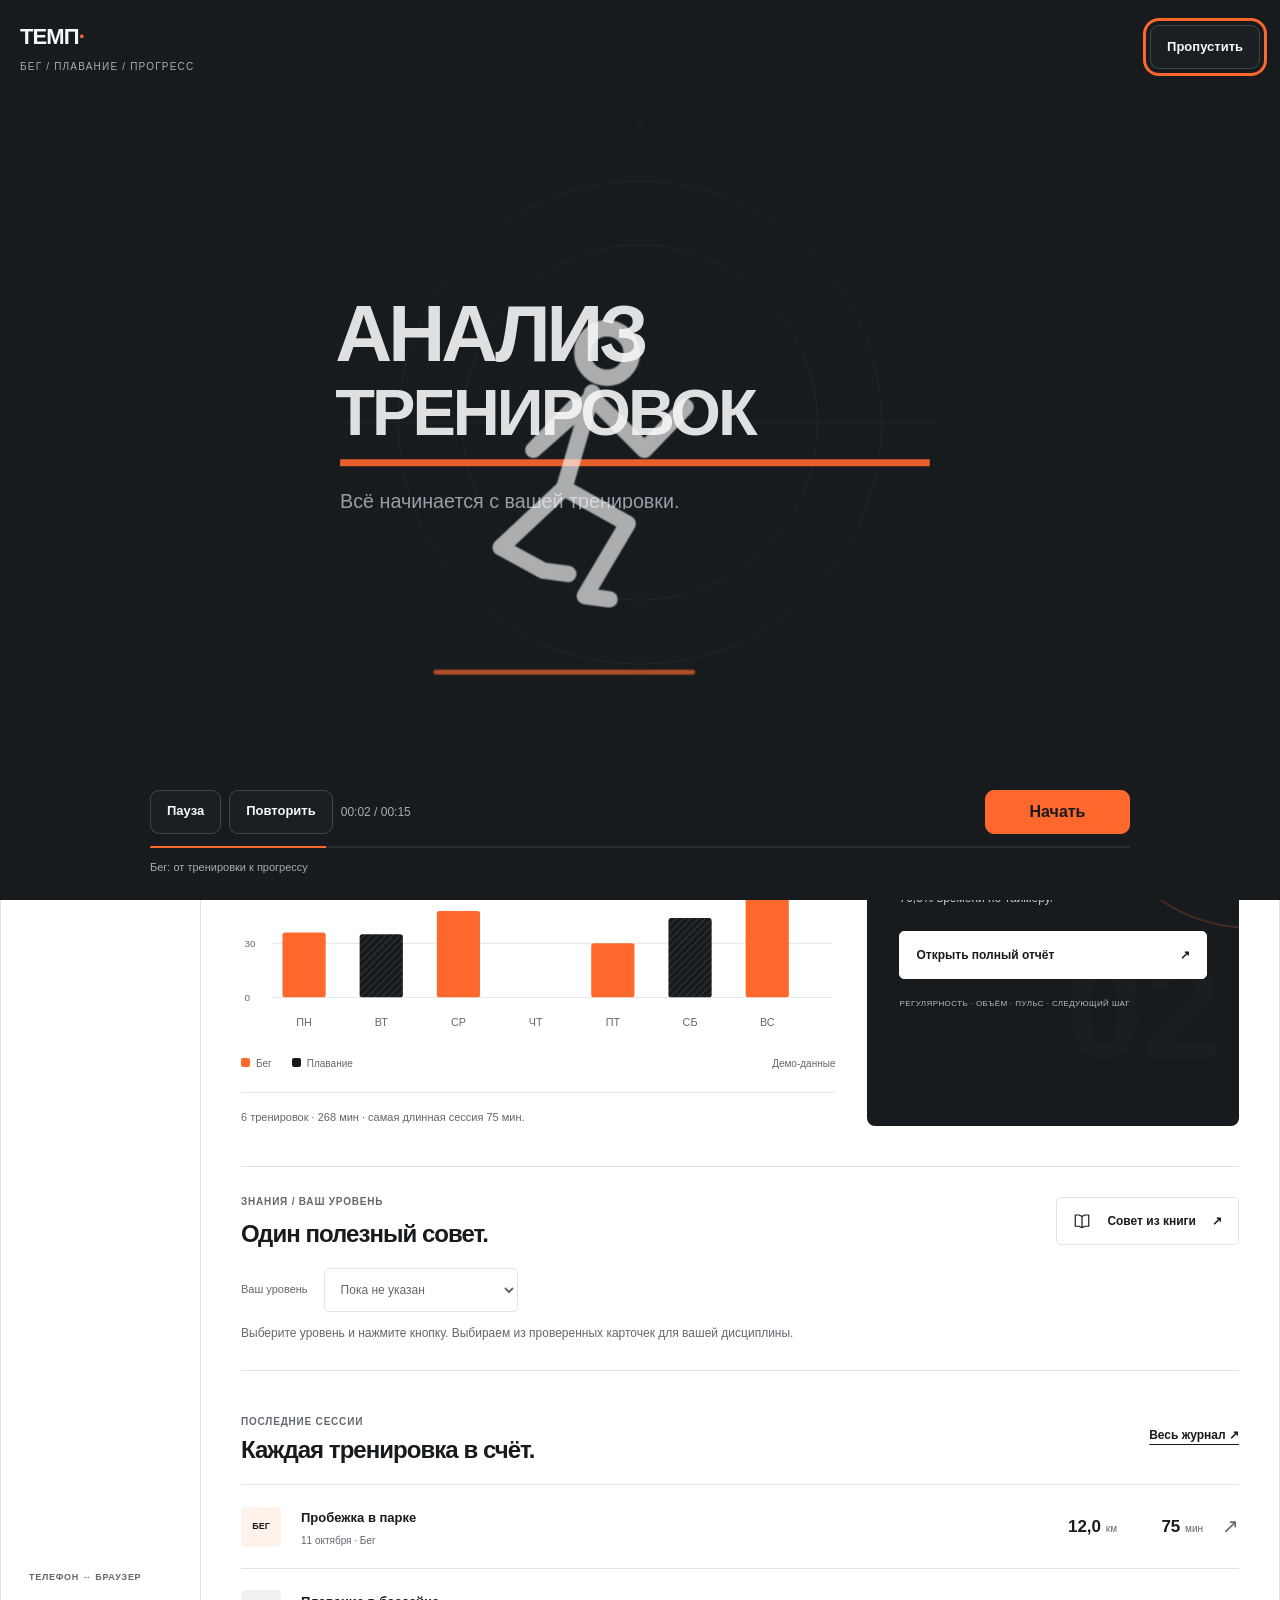
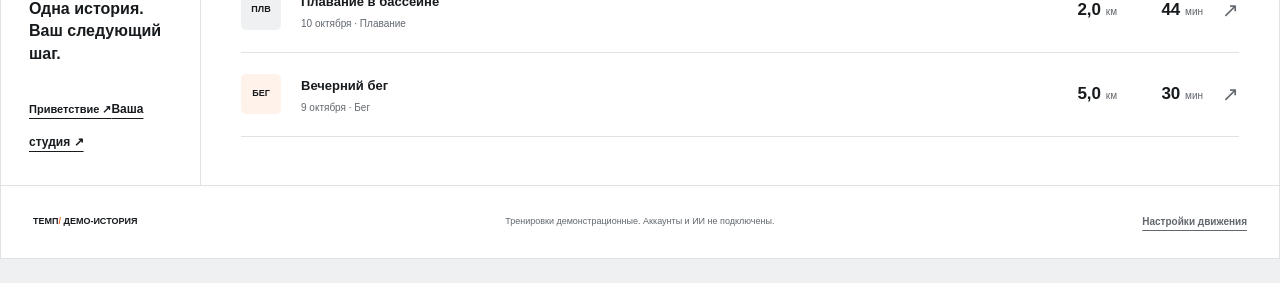
==== index.html @ ca5caf6f "Keep studio accessible on mobile" ====
<!doctype html>
<html lang="ru">
<head><meta charset="utf-8"><meta name="viewport" content="width=device-width,initial-scale=1,viewport-fit=cover"><meta name="theme-color" content="#171b1e"><title>ТЕМП — кабинет спортсмена</title><link rel="stylesheet" href="ui/app.css?v=2ba4e5cd6f55"><link rel="stylesheet" href="ui/welcome-motion.css?v=0fadc5ecd046"><link rel="stylesheet" href="ui/public.css?v=3dda8a8dc621"><script src="ui/deployment.js?v=aac4edab0434"></script></head>
<body>
<a class="skip-link" href="#main">Перейти к содержимому</a>
<div class="reviewbar"><span><b>ТЕМП</b> / Предпросмотр</span><div class="device-controls" aria-label="Предпросмотр компоновки"><button id="mode-desktop" aria-pressed="true">Авто</button><button id="mode-phone" aria-pressed="false">Телефон</button></div><a href="studio.html">Студия ↗</a></div>
<div class="app" id="app-frame">
<header class="app-header"><a class="brand" href="#overview" aria-label="ТЕМП, обзор">ТЕМП<i>/</i></a><span class="header-caption">ВАШ ТЕМП. ВАШ ПРОГРЕСС.</span><div class="header-actions"><span class="demo-pill">○ Демо-история</span><button class="profile-button" id="profile-open" aria-label="Профиль и настройки"><span class="avatar">Д</span><span class="profile-label">Мой кабинет</span><span aria-hidden="true">⌄</span></button></div></header>
<div class="app-layout"><nav class="sidebar" aria-label="Основная навигация"><div class="nav-caption">КАБИНЕТ СПОРТСМЕНА</div><button data-screen="overview" aria-current="page"><span data-icon="overview"></span>Обзор<small>01</small></button><button data-screen="journal" ><span data-icon="journal"></span>Журнал<small>02</small></button><button data-screen="consultation" ><span data-icon="message"></span>Отчёт<small>03</small></button><button data-screen="library" ><span data-icon="book"></span>Книги<small>04</small></button><button data-screen="sources" ><span data-icon="link"></span>Источники<small>05</small></button><div class="sidebar-bottom"><span class="mono">ТЕЛЕФОН ↔ БРАУЗЕР</span><p>Одна история.<br>Ваш следующий шаг.</p><button class="text-button" id="welcome-replay">Приветствие ↗</button><a class="text-button" href="studio.html">Ваша студия ↗</a></div></nav>
<main class="content" id="main" tabindex="-1">
<div class="page-heading"><div><div class="eyebrow" id="page-eyebrow">Ваша неделя / 01</div><h1 id="page-title" tabindex="-1">Неделя<br>в движении<span class="accent">.</span></h1><p class="page-subtitle" id="page-subtitle">Посмотрите на ритм тренировок. Найдите следующий шаг.</p></div><div class="heading-right"><div class="period-stamp"><span id="stamp-month">ОКТЯБРЬ 2026</span><strong id="stamp-days">05—11</strong></div><button class="button primary" id="consult-open">Разобрать неделю<span aria-hidden="true">↗</span></button></div></div>
<div class="filter-bar" id="data-controls"><div class="sport-selector"><div class="sport-tabs" aria-label="Дисциплина"><button data-sport="all" aria-pressed="true">Все</button><button data-sport="run" aria-pressed="false">Бег</button><button data-sport="swim" aria-pressed="false">Плавание</button><button data-sport="cycle" aria-pressed="false">Велосипед</button><button data-sport="walk" aria-pressed="false">Походы</button><span class="sport-underline" id="sport-underline" aria-hidden="true"></span></div><button class="athlete-tile" id="athlete-tile" aria-label="Повторить анимацию: все дисциплины"><span id="athlete-art" aria-hidden="true"></span></button></div><div class="period-select"><label for="week-select">Период</label><select id="week-select"><option value="current">5–11 октября</option><option value="previous">28 сентября — 4 октября</option></select></div></div>
<div id="screen-status" class="sr-only" role="status"></div>
<div class="state-panel" id="state-empty" hidden><span class="state-symbol" data-icon="journal"></span><span class="eyebrow">Чистый старт</span><h2>У каждой истории<br>есть первая тренировка.</h2><p>Выберите источник — здесь появится ваша история.</p><button class="button primary" data-go="sources">Посмотреть источники<span aria-hidden="true">↗</span></button></div>
<div class="state-panel error-panel" id="state-error" role="alert" hidden><span class="state-symbol" data-icon="alert"></span><h2>Попробуем ещё раз.</h2><p>Обновление не удалось. Демо-история сохранена.</p><button class="button primary" id="state-retry">Повторить<span aria-hidden="true">↗</span></button></div>
<div class="loading-panel" id="state-loading" role="status" aria-busy="true" aria-label="Загрузка истории" hidden><p>Обновляем историю…</p><div class="skeleton-grid"><i></i><i></i><i></i><i></i></div><div class="skeleton-chart"></div></div>
<section class="screen" id="overview-screen" aria-label="Обзор тренировок"><div class="metrics" id="metric-grid"></div><div class="overview-grid"><section class="chart-panel"><div class="section-heading"><div><span class="eyebrow">Длительность по таймеру</span><h2>Время тренировок по дням</h2></div><span class="unit-label">МИНУТЫ / ДЕНЬ</span></div><svg id="week-chart" viewBox="0 0 660 280" role="img" aria-label="Длительность тренировок по дням"></svg><div class="chart-legend"><span><i class="legend-run"></i>Бег</span><span><i class="legend-swim"></i>Плавание</span><span class="legend-note">Демо-данные</span></div><p class="chart-summary" id="chart-summary"></p></section><aside class="insight" id="insight-panel"><div class="track-pattern" aria-hidden="true"></div><span class="insight-number" aria-hidden="true">02</span><div class="insight-content"><span class="eyebrow">Книжные основания</span><h2>За цифрами —<br>понятный смысл.</h2><p>История тренировок, знания из книг и вопросы, которые помогают двигаться дальше.</p><button class="button light" data-go="consultation">Открыть полный отчёт<span aria-hidden="true">↗</span></button><span class="insight-foot">ФИЗИОЛОГИЯ + ТЕОРИЯ ТРЕНИРОВКИ</span></div></aside></div><section class="knowledge-panel" aria-label="Полезное знание из книги"><div class="knowledge-heading"><div><span class="eyebrow">Знания / ваш уровень</span><h2>Один полезный совет.</h2></div><button class="button secondary" id="tip-next"><span data-icon="book"></span>Совет из книги<span aria-hidden="true">↗</span></button></div><div class="knowledge-level"><label for="athlete-level">Ваш уровень</label><select id="athlete-level"><option value="unknown">Пока не указан</option><option value="beginner">Начинающий</option><option value="recreational">Тренируюсь регулярно</option><option value="experienced">Опытный спортсмен</option></select></div><p class="knowledge-hint" id="tip-hint">Выберите уровень и нажмите кнопку. Выбираем из проверенных карточек для вашей дисциплины.</p><article id="tip-card" hidden><span class="tip-label" id="tip-label"></span><h3 id="tip-title"></h3><p id="tip-text"></p><p class="tip-context" id="tip-context"></p><p id="tip-application"></p><div class="tip-source"><span id="tip-source"></span><a id="tip-link" href="about.html#books">Об источнике ↗</a></div><p class="footnote">Образовательное знание из подготовленных текстов. OCR требует сверки; персональную нагрузку не назначаем.</p></article></section><section class="recent-section"><div class="section-heading"><div><span class="eyebrow">Последние сессии</span><h2>Каждая тренировка в счёт.</h2></div><button class="text-button" data-go="journal">Весь журнал ↗</button></div><div class="activity-list" id="recent-list"></div></section></section>
<section class="screen" id="journal-screen" aria-label="Журнал тренировок" hidden><div class="section-heading"><h2>В выбранном периоде</h2><span class="unit-label" id="journal-count"></span></div><div class="journal-header" aria-hidden="true"><span>ТРЕНИРОВКА</span><span>ДИСТАНЦИЯ</span><span>ВРЕМЯ</span><span></span></div><div class="activity-list" id="journal-list"></div><p class="footnote">Откройте тренировку, чтобы посмотреть показатели и источник.</p></section>
<section class="screen" id="consultation-screen" aria-label="Разбор тренировок" hidden><div class="report-layout"><article class="report"><div class="report-intro"><span class="report-badge">Расчётный отчёт</span><h2>Полный разбор<br>ваших тренировок.</h2><p id="report-observation"></p><p id="report-fact" hidden></p></div><div id="training-report" aria-live="polite"></div>
<section class="report-section" id="report-evidence"><span class="report-index">ИСТОЧНИКИ / В КОНЦЕ ОТЧЁТА</span><h3>На какие знания мы опираемся</h3><p>Показатели выше рассчитаны из вашего журнала. Для объяснения принципов подготовки использованы две книги:</p><div class="report-book"><h4>Уилмор и Костилл — «Физиология спорта и двигательной активности»</h4><p>Как организм отвечает на физическую работу и адаптируется к ней. Принцип специфичности помогает рассматривать бег и плавание раздельно: прогресс в одном виде не доказывает такую же готовность в другом.</p><button class="text-button" data-book="physiology">Подробнее · PDF-с. 198 ↗</button></div><div class="report-book"><h4>Владимир Иссурин — «Подготовка спортсменов XXI века: научные основы и построение тренировки»</h4><p>Как организовать подготовку и оценивать тренировочные эффекты. Объём отличается от интенсивности, а эффект занятия — от эффекта периода. Поэтому отчёт сопоставляет историю, а пульсовые зоны не выводит из среднего пульса.</p><button class="text-button" data-book="issurin">Подробнее · PDF-с. 15 и 33 ↗</button></div><p class="footnote">Использованы подготовленные OCR-фрагменты: book-01:473, book-02:24 и book-02:73. Это общие принципы, не доказательство эффективности персонального плана. Оригинальный PDF отсутствует в пакете, распознавание требует сверки.</p><button class="button secondary" data-go="library">Поиск в книгах ↗</button></section></article><aside class="question-panel"><span class="eyebrow">Продолжить разговор</span><h2>Ваш следующий<br>вопрос.</h2><form id="question-form" novalidate><label for="question">Что хотите разобрать?</label><textarea id="question" rows="5" maxlength="600" aria-describedby="question-help question-error" placeholder="Например: как сравнивать беговые и плавательные тренировки?"></textarea><div class="input-meta"><span id="question-help">От 10 до 600 символов</span><span id="question-count">0 / 600</span></div><p class="field-error" id="question-error" role="alert" hidden></p><button class="button primary" id="question-submit" type="submit"><span data-icon="arrow"></span><span id="submit-label">Сохранить вопрос</span></button><p class="form-note">Вопрос сохранится в этом браузере. Отправка консультанту пока не подключена.</p><div class="form-result" id="question-result" role="status" hidden></div></form><section class="saved-questions" id="saved-questions" hidden><h3>Последний сохранённый вопрос</h3><p id="saved-question-text"></p><small id="saved-question-date"></small></section></aside></div></section>
<section class="screen" id="library-screen" aria-label="Книги и основания" hidden><p class="section-lead">Два источника знаний о физиологии, нагрузке и построении спортивной тренировки.</p><section class="book-search-panel"><h2>Найти объяснение в книгах</h2><form id="library-search" data-book-search data-result="library-results"><label for="library-question">Ваш вопрос</label><textarea id="library-question" name="question" minlength="3" maxlength="300" rows="2" required placeholder="Например: чем объём отличается от интенсивности?">Объём и интенсивность тренировок</textarea><div class="book-search-actions"><label>Источник<select name="book"><option value="">Обе книги</option><option value="book-01">Уилмор / Костилл</option><option value="book-02">Иссурин</option></select></label><button class="button primary" type="submit">Найти в книгах ↗</button></div></form><div id="library-results" aria-live="polite"><p class="footnote">Поиск по двум вашим книгам. Найденные фрагменты показываются со страницами; платная ИИ-модель не используется.</p></div></section><div class="book-list"><article class="book-row"><div class="book-cover physiology" aria-hidden="true"><small>01 / ОСНОВАНИЯ</small><strong>SPORT<br>&<br>EXERCISE</strong><small>Уилмор / Костилл</small></div><div><span class="eyebrow">Физиология</span><h2>Физиология спорта<br>и двигательной активности</h2><p>Уилмор / Костилл</p><div class="book-meta"><span>22 главы</span><span>1 141 фрагментов</span></div><p class="muted">Физиология, адаптация и специфичность нагрузки.</p><button class="button secondary" data-book="physiology">Об источнике<span aria-hidden="true">↗</span></button></div></article><article class="book-row"><div class="book-cover issurin" aria-hidden="true"><small>02 / ОСНОВАНИЯ</small><strong>TRAIN<br>WITH<br>INTENT</strong><small>Владимир Иссурин · 2016</small></div><div><span class="eyebrow">Организация подготовки</span><h2>Подготовка спортсменов<br>XXI века</h2><p>Владимир Иссурин · 2016</p><div class="book-meta"><span>17 глав</span><span>1 347 фрагментов</span></div><p class="muted">Тренировочные эффекты, структура и планирование подготовки.</p><button class="button secondary" data-book="issurin">Об источнике<span aria-hidden="true">↗</span></button></div></article></div><p class="footnote">Типографические карточки источников — не обложки оригинальных изданий. Материалы подготовлены; OCR и ссылки требуют сверки для консультации.</p></section>
<section class="screen" id="sources-screen" aria-label="Источники тренировок" hidden><div class="source-intro"><span class="source-count">00<small>/03</small></span><div><h2>История начинается<br>с подключения.</h2><p>Выберите источник. Профиль будет общим для телефона и браузера.</p></div></div><div class="sources-list"><article class="source-row"><span class="source-mark">G/</span><div><h3>Garmin</h3><p>Бег, плавание и велосипед из original-файла Garmin. <a href="https://t.me/tempo_athlete_bot" target="_blank" rel="noopener noreferrer">Открыть бот для импорта ↗</a></p><span class="source-status">○ Ручной импорт FIT в личном Telegram-пилоте</span></div><button class="button secondary" data-source="garmin">Как импортировать<span aria-hidden="true">↗</span></button></article><article class="source-row"><span class="source-mark"><span data-icon="watch"></span></span><div><h3>Apple Watch</h3><p>Тренировки Apple Health через приложение на iPhone.</p><span class="source-status">○ Нужно приложение на iPhone</span></div><button class="button secondary" data-source="apple">Посмотреть путь<span aria-hidden="true">↗</span></button></article><article class="source-row"><span class="source-mark">S/</span><div><h3>Strava</h3><p>История активности и спортивный профиль.</p><span class="source-status">○ AI-подключение пока недоступно</span></div><button class="button secondary" data-source="strava">Условия доступа<span aria-hidden="true">↗</span></button></article></div><p class="footnote">Ручной импорт Garmin работает в личном боте. Аккаунты не синхронизируются; графики кабинета пока демонстрационные.</p><button class="text-button" id="pair-open">Открыть тот же профиль на компьютере ↗</button></section>
</main></div><nav class="bottom-nav" aria-label="Навигация на телефоне"><button data-screen="overview" aria-current="page"><span data-icon="overview"></span>Обзор</button><button data-screen="journal" ><span data-icon="journal"></span>Журнал</button><button data-screen="consultation" ><span data-icon="message"></span>Разбор</button><button data-screen="library" ><span data-icon="book"></span>Книги</button><button data-screen="sources" ><span data-icon="link"></span>Источники</button></nav><footer class="app-footer"><span>ТЕМП<span class="accent">/</span> ДЕМО-ИСТОРИЯ</span><p>Тренировки демонстрационные. Аккаунты и ИИ не подключены.</p><button class="text-button" id="motion-open">Настройки движения</button></footer></div>
<details class="review-controls"><summary>Проверить состояния интерфейса <span>+</span></summary><div class="review-control-grid"><label>История<select id="state-select"><option value="ready">Есть тренировки</option><option value="empty">Пустая история</option><option value="loading">Загрузка</option><option value="error">Ошибка обновления</option></select></label><label>Следующее сохранение вопроса<select id="form-outcome"><option value="success">Успех</option><option value="error">Ошибка, затем можно повторить</option></select></label></div><p>Локальные состояния для просмотра дизайна. Запросы к аккаунтам и моделям не выполняются.</p><a href="about.html#product">Дизайн-контракт</a> · <a href="about.html#product">Архитектура</a></details>
<div class="toast-stack" id="toast-stack" aria-label="Уведомления"></div>
<dialog class="detail-dialog" id="detail-dialog" aria-labelledby="dialog-title"><div class="dialog-heading"><div><span class="eyebrow" id="dialog-eyebrow">Подробнее</span><h2 id="dialog-title"></h2></div><button class="icon-button" id="dialog-close" aria-label="Закрыть"><span data-icon="close"></span></button></div><div id="dialog-content"></div></dialog>
<noscript><p class="noscript">Для фильтров и анимации включите JavaScript. <a href="about.html#product">Архитектура текстом.</a></p></noscript>
<script src="https://telegram.org/js/telegram-web-app.js"></script><script src="ui/data.js?v=4a685135f681"></script><script src="ui/icons.js?v=7a89caa02d4d"></script><script src="ui/motion.js?v=f30c9ba47d99"></script><script src="ui/report.js?v=f951a6d8eda5"></script><script src="ui/views.js?v=89e0e78bda5b"></script><script src="ui/forms.js?v=fc50325f8038"></script><script src="ui/welcome-motion.js?v=295e2a676d53"></script><script src="ui/tips.js?v=7f81f35e3a37"></script><script src="ui/app.js?v=16fc77d638aa"></script><script src="ui/csv-view.js?v=7d31510f65f1"></script><script src="ui/garmin-config.js?v=e6869a946853"></script><script src="ui/garmin.js?v=535a1414d234"></script><script src="ui/books.js?v=ed63981d87c4"></script>
</body></html>
---- ui/app.css ----
@charset "UTF-8";
:root{--ink:#171b1e;--muted:#62686e;--accent:#ff682d;--surface:#fff;--canvas:#eef0f1;--line:#dfe3e5;--soft:#fff2eb;--error:#a62e22;--success:#176446;--radius:8px;--ease:cubic-bezier(.2,.8,.2,1)}
*{box-sizing:border-box}html{scroll-behavior:auto}body{margin:0;background:var(--canvas);color:var(--ink);font:15px/1.55 "Segoe UI",Arial,sans-serif}button,input,select,textarea{font:inherit;color:inherit}button,a,select,summary{-webkit-tap-highlight-color:transparent}button{cursor:pointer}button:disabled{cursor:wait;opacity:.7}a{color:inherit}button:focus-visible,a:focus-visible,select:focus-visible,textarea:focus-visible,summary:focus-visible{outline:3px solid var(--accent);outline-offset:4px}h1,h2,h3,p{margin:0}h1,h2,h3{line-height:1.12;letter-spacing:-.04em}h1{font-size:clamp(40px,4.2vw,68px);font-weight:750}h2{font-size:28px;font-weight:700}h3{font-size:21px;line-height:1.3}p{margin-top:12px}svg{display:block;width:24px;height:24px}button>span[data-icon],.state-symbol{display:inline-block}.accent{color:var(--accent)}.muted{color:var(--muted)}[hidden]{display:none!important}.sr-only{position:absolute;width:1px;height:1px;overflow:hidden;clip-path:inset(50%);white-space:nowrap}.skip-link{position:fixed;left:16px;top:-60px;background:var(--ink);color:#fff;padding:12px;z-index:100}.skip-link:focus{top:8px}.eyebrow,.mono,.unit-label,.report-index,.nav-caption{font:600 10px/1.4 "Consolas","Segoe UI",sans-serif;letter-spacing:.08em}.eyebrow{display:block;color:var(--muted);text-transform:uppercase;margin-bottom:12px}.unit-label{color:var(--muted);white-space:nowrap}.reviewbar{display:flex;gap:24px;justify-content:space-between;align-items:center;padding:10px 24px;background:var(--ink);color:#fff;font-size:11px}.reviewbar b{color:var(--accent);letter-spacing:.06em}.reviewbar a{text-decoration:none;color:#d6dbdf}.device-controls{display:flex;gap:4px}.device-controls button{border:1px solid #62686e;border-radius:4px;background:transparent;color:#fff;min-height:32px;padding:4px 12px;font-size:11px}.device-controls [aria-pressed="true"]{background:#fff;color:var(--ink);border-color:#fff}.app{max-width:1600px;background:var(--surface);margin:24px auto;border:1px solid var(--line)}.app-header{display:flex;align-items:center;gap:32px;padding:20px 32px;border-bottom:1px solid var(--line)}.brand{font:850 30px/1 "Bahnschrift","Arial Black",sans-serif;letter-spacing:-1.7px;text-decoration:none}.brand i{font-style:normal;color:var(--accent);margin-left:2px}.header-caption{font-size:9px;font-weight:650;letter-spacing:.16em;color:var(--muted)}.header-actions{display:flex;align-items:center;gap:24px;margin-left:auto}.demo-pill{font-size:11px;color:var(--muted)}.profile-button{display:flex;gap:12px;align-items:center;border:0;background:none;padding:0;min-height:44px;font-size:12px;font-weight:600}.avatar{width:36px;height:36px;border:1px solid var(--line);border-radius:50%;display:grid;place-items:center;background:var(--canvas)}.app-layout{display:grid;grid-template-columns:200px minmax(0,1fr)}.sidebar{border-right:1px solid var(--line);display:flex;flex-direction:column;gap:8px;padding:32px 16px}.nav-caption{font-size:9px;color:var(--muted);padding:0 12px 20px}.sidebar>button{display:flex;align-items:center;gap:12px;border:0;background:none;border-radius:6px;min-height:48px;text-align:left;padding:12px;font-size:12px;font-weight:650}.sidebar>button svg{width:18px;height:18px}.sidebar>button small{margin-left:auto;color:var(--muted);font-size:9px}.sidebar [aria-current="page"]{background:var(--ink);color:#fff}.sidebar [aria-current="page"] small{color:#acb3b8}.sidebar-bottom{margin-top:auto;padding:80px 12px 0}.sidebar-bottom .mono{color:var(--muted);font-size:9px}.sidebar-bottom p{font-size:16px;line-height:1.4;font-weight:650}.sidebar-bottom button{margin-top:24px;font-size:11px}.content{min-width:0;padding:40px 40px 48px;outline:none}.page-heading{display:flex;align-items:center;justify-content:space-between;gap:24px;margin-bottom:36px}.page-heading>div:first-child{min-width:0}.page-subtitle{font-size:13px;color:var(--muted);max-width:44ch;margin-top:16px}.heading-right{text-align:right;flex-shrink:0}.period-stamp{margin-bottom:20px}.period-stamp>span{display:block;font:600 10px "Consolas",sans-serif;letter-spacing:.12em;color:var(--muted)}.period-stamp strong{display:block;font:500 44px/1.25 "Bahnschrift","Segoe UI",sans-serif;letter-spacing:-2px}.button{display:inline-flex;align-items:center;justify-content:center;gap:16px;min-height:48px;padding:12px 16px;border-radius:5px;font-size:12px;line-height:1.5;font-weight:650;border:1px solid var(--line);text-decoration:none;background:#fff}.button>span:last-child:not([data-icon]){margin-left:auto}.button svg{width:18px;height:18px}.primary{background:var(--accent);color:var(--ink);border-color:var(--accent)}.secondary{background:#fff}.light{background:#fff;color:var(--ink);border-color:#fff}.text-button{background:none;border:0;padding:8px 0;min-height:40px;text-align:left;font-size:12px;font-weight:650;text-decoration:underline;text-underline-offset:5px}.icon-button{display:grid;place-items:center;width:44px;height:44px;padding:10px;border:1px solid var(--line);border-radius:50%;background:#fff;flex-shrink:0}.filter-bar{display:flex;justify-content:space-between;align-items:center;gap:20px;margin-bottom:24px;padding:16px 0;border-top:1px solid var(--line);border-bottom:1px solid var(--line)}.sport-selector{display:flex;align-items:center;gap:24px}.sport-tabs{position:relative;display:flex;gap:28px;padding-bottom:4px}.sport-tabs button{min-height:44px;border:0;background:none;padding:8px 0;font-size:13px;font-weight:650;color:var(--muted)}.sport-tabs [aria-pressed="true"]{color:var(--ink)}.sport-underline{position:absolute;bottom:0;height:3px;background:var(--accent);width:24px;left:0}.athlete-tile{border:0;background:var(--accent);color:#fff;display:grid;place-items:center;width:68px;height:48px;flex-shrink:0;border-radius:4px;overflow:hidden}.athlete-tile svg{width:64px;height:44px}.period-select{display:flex;align-items:center;gap:12px;font-size:11px}.period-select label{color:var(--muted)}select{border:1px solid var(--line);border-radius:5px;background:#fff;padding:10px 32px 10px 12px;min-height:44px;font-size:12px;max-width:100%}.metrics{display:grid;grid-template-columns:repeat(4,minmax(0,1fr));border-bottom:1px solid var(--line);padding:16px 0 32px;margin-bottom:32px}.metric{border-right:1px solid var(--line);padding:0 24px;min-width:0}.metric:first-child{padding-left:0}.metric:last-child{border:0;padding-right:0}.metric-label{font-size:11px;color:var(--muted);margin-bottom:12px}.metric-value{font:550 clamp(32px,3.4vw,52px)/1.15 "Bahnschrift","Segoe UI",sans-serif;letter-spacing:-1.5px;font-variant-numeric:tabular-nums;white-space:nowrap}.metric-value small{font:400 11px "Segoe UI",sans-serif;color:var(--muted);letter-spacing:0}.metric-note{font-size:10px;color:var(--muted);margin-top:12px}.overview-grid{display:grid;grid-template-columns:minmax(0,1.6fr) minmax(260px,1fr);gap:32px}.section-heading{display:flex;justify-content:space-between;align-items:start;gap:16px;margin-bottom:20px}.section-heading h2{font-size:24px}.section-heading .eyebrow{margin-bottom:8px}.section-heading .text-button{flex-shrink:0}.chart-panel{min-width:0;padding-top:8px}#week-chart{width:100%;height:auto;overflow:visible}.chart-legend{display:flex;gap:20px;font-size:10px;color:var(--muted);margin-top:12px}.chart-legend i{display:inline-block;width:9px;height:9px;margin-right:6px;border-radius:2px}.legend-run{background:var(--accent)}.legend-swim{background:var(--ink)}.legend-note{margin-left:auto}.chart-summary{font-size:11px;color:var(--muted);border-top:1px solid var(--line);padding-top:16px;margin-top:20px}.insight{position:relative;isolation:isolate;background:var(--ink);color:#fff;padding:32px;overflow:hidden;min-height:340px;border-radius:var(--radius)}.insight-content{position:relative;z-index:1}.insight .eyebrow{color:#c8cdd1}.insight h2{font-size:32px;line-height:1.2}.insight p{font-size:12px;color:#c8cdd1;max-width:34ch;margin-top:20px}.insight .button{width:100%;margin-top:24px}.insight-foot{display:block;font:500 8px "Consolas",sans-serif;color:#b6bfc5;margin-top:20px;letter-spacing:.05em}.track-pattern{position:absolute;width:320px;height:320px;right:-170px;top:-90px;border-radius:50%;background:repeating-radial-gradient(ellipse at center,transparent 0 13px,#ff682d33 14px 15px,transparent 16px 28px);z-index:0;will-change:transform;pointer-events:none}.insight-number{position:absolute;right:18px;bottom:35px;font:600 140px "Bahnschrift",sans-serif;color:#ffffff04;pointer-events:none}.recent-section{margin-top:44px}.activity-list{border-top:1px solid var(--line)}.activity{display:grid;grid-template-columns:44px minmax(0,1fr) 90px 70px 20px;gap:16px;align-items:center;width:100%;border:0;border-bottom:1px solid var(--line);background:#fff;padding:20px 0;text-align:left}.activity:hover{background:#f7f8f8}.sport-mark{width:40px;height:40px;display:grid;place-items:center;background:var(--soft);border-radius:5px;color:var(--ink);font-size:9px;font-weight:750}.sport-mark.swim{background:var(--canvas)}.activity-title{font-size:13px;font-weight:650}.activity-meta{font-size:10px;color:var(--muted);margin-top:4px;display:block}.activity-value{text-align:right;font:600 17px "Bahnschrift","Segoe UI",sans-serif;white-space:nowrap}.activity-value small{font:400 10px "Segoe UI",sans-serif;color:var(--muted)}.activity-arrow{text-align:right;font-size:20px;color:var(--muted)}.journal-header{display:grid;grid-template-columns:1fr 90px 70px 20px;gap:16px;font:500 9px "Consolas",sans-serif;color:var(--muted);padding:16px 0}.journal-header span:not(:first-child){text-align:right}.footnote{font-size:11px;color:var(--muted);margin-top:20px;max-width:80ch}.section-lead{font-size:17px;line-height:1.6;max-width:55ch;margin-bottom:32px;margin-top:0}.report-layout{display:grid;grid-template-columns:minmax(0,1.5fr) minmax(260px,1fr);gap:40px}.report-intro{padding-bottom:28px}.report-intro h2{font-size:30px;margin-top:16px}.report-intro>p{font-size:15px;line-height:1.7}.report-badge{display:inline-block;background:var(--canvas);padding:6px 10px;font-size:10px;border-radius:4px}.report-section{padding:28px 0;border-top:1px solid var(--line)}.report-index{display:block;color:var(--muted);margin-bottom:12px}.report-section p{font-size:13px;line-height:1.8;color:#474e54}.report-fact{padding:16px 20px;background:var(--soft);border-left:2px solid var(--accent);margin-top:20px;font-size:12px;line-height:1.7}.evidence-links{display:grid;gap:8px;margin-top:20px}.evidence-links .button{justify-content:space-between;text-align:left}.report-section .footnote{font-size:10px}details summary{cursor:pointer;display:flex;gap:16px;justify-content:space-between;align-items:center;list-style:none;font-size:12px;font-weight:650;min-height:44px}summary::-webkit-details-marker{display:none}details[open] summary>span{transform:rotate(45deg)}.report-section details{margin-top:20px}.question-panel{background:var(--canvas);padding:28px;height:fit-content;border-radius:var(--radius)}.question-panel h2{font-size:28px}.question-panel form{margin-top:28px}form label{display:block;font-size:12px;font-weight:650;margin-bottom:8px}textarea{width:100%;background:#fff;border:1px solid #c9ced2;border-radius:5px;padding:12px;min-height:136px;resize:vertical;font-size:13px;line-height:1.6}textarea[aria-invalid="true"]{border-color:var(--error)}.input-meta{display:flex;justify-content:space-between;gap:8px;font-size:9px;color:var(--muted);margin-top:8px}.field-error{font-size:11px;color:var(--error);margin:12px 0}.question-panel .primary{width:100%;margin-top:20px}.form-note{font-size:10px;color:var(--muted);line-height:1.6}.form-result{border:1px solid #abcbbc;background:#eaf4ee;color:var(--success);padding:12px 16px;margin-top:16px;font-size:12px;border-radius:5px}.saved-questions{border-top:1px solid #c9ced2;margin-top:28px;padding-top:20px}.saved-questions h3{font-size:13px;letter-spacing:0}.saved-questions p{font-size:12px;overflow-wrap:anywhere}.saved-questions small{display:block;color:var(--muted);font-size:9px;margin-top:12px}.book-row{display:grid;grid-template-columns:160px 1fr;gap:40px;align-items:center;border-top:1px solid var(--line);padding:32px 0}.book-row h2{font-size:28px}.book-row>div>p{font-size:13px}.book-cover{aspect-ratio:3/4;background:var(--ink);color:white;padding:20px;display:flex;flex-direction:column;justify-content:space-between}.book-cover strong{font:700 27px/1.05 "Bahnschrift",sans-serif;letter-spacing:-1px}.book-cover small{font:500 8px "Consolas",sans-serif;letter-spacing:.03em}.book-cover.issurin{background:var(--accent);color:var(--ink)}.book-meta{display:flex;gap:20px;margin:16px 0;color:var(--muted);font-size:11px}.source-intro{display:flex;align-items:center;gap:32px;margin-bottom:32px}.source-count{font:500 80px/1 "Bahnschrift",sans-serif;letter-spacing:-5px}.source-count small{font:400 16px "Segoe UI",sans-serif;letter-spacing:0;color:var(--muted)}.source-intro p{color:var(--muted);font-size:13px;max-width:48ch}.source-row{display:grid;grid-template-columns:52px 1fr auto;gap:24px;border-top:1px solid var(--line);padding:28px 0;align-items:center}.source-row h3{font-size:24px}.source-row p{font-size:12px;color:var(--muted);margin-top:8px}.source-mark{font:600 30px "Bahnschrift",sans-serif;color:var(--ink)}.source-mark svg{width:36px;height:36px}.source-status{display:block;color:var(--muted);font-size:10px;margin-top:12px}.state-panel{padding:60px 24px;text-align:center;background:#f8f9f9;border:1px solid var(--line)}.state-panel .state-symbol{margin-bottom:24px;color:var(--accent)}.state-symbol svg{width:36px;height:36px}.state-panel p{font-size:13px;color:var(--muted);margin-bottom:24px}.error-panel{background:var(--soft);border-color:#d4a99c}.loading-panel{padding:32px 0}.loading-panel p{font-size:12px;color:var(--muted);margin:0 0 24px}.skeleton-grid{display:grid;grid-template-columns:repeat(4,1fr);gap:24px}.skeleton-grid i,.skeleton-chart{background:#e7ebed;border-radius:5px}.skeleton-grid i{height:92px}.skeleton-chart{height:250px;margin-top:32px}.bottom-nav{display:none}.app-footer{display:flex;gap:20px;justify-content:space-between;align-items:center;border-top:1px solid var(--line);padding:16px 32px;font-size:9px;color:var(--muted)}.app-footer>span{font-weight:650;color:var(--ink);white-space:nowrap}.app-footer p{margin:0}.app-footer button{font-size:10px}.review-controls{max-width:1600px;margin:20px auto 40px;padding:0 24px;color:var(--muted);font-size:11px}.review-controls summary{font-size:11px}.review-control-grid{display:flex;gap:24px;margin-top:20px}.review-control-grid label{display:grid;gap:8px;min-width:0}.review-controls a{display:inline-block;margin-top:12px}.toast-stack{position:fixed;bottom:24px;right:24px;z-index:90;display:grid;gap:12px;max-width:380px}.toast{display:flex;gap:12px;align-items:start;background:var(--ink);color:#fff;border-radius:8px;padding:16px;box-shadow:0 8px 32px #171b1e20;font-size:12px;line-height:1.5}.toast.success>svg{color:#90d7ac}.toast.error>svg{color:#ffb39d}.toast>svg{flex-shrink:0;width:20px;height:20px}.toast p{margin:0;flex:1}.toast button{border:0;background:none;color:#fff;padding:4px;margin:-4px;min-width:32px;min-height:32px}.toast button svg{width:16px;height:16px}.detail-dialog{border:1px solid var(--line);border-radius:12px;background:#fff;color:var(--ink);width:min(620px,calc(100% - 32px));max-height:calc(100dvh - 40px);overflow:auto;padding:32px}.detail-dialog::backdrop{background:#11191dcc;backdrop-filter:blur(4px)}.dialog-heading{display:flex;gap:20px;justify-content:space-between;align-items:start;margin-bottom:24px}.dialog-heading h2{font-size:28px}.dialog-heading .eyebrow{margin-bottom:8px}.dialog-grid{display:grid;grid-template-columns:1fr 1fr;gap:24px;padding:24px 0;border-top:1px solid var(--line);border-bottom:1px solid var(--line);margin:20px 0}.dialog-grid strong{display:block;font:600 36px "Bahnschrift",sans-serif}.dialog-grid small{font-size:11px;color:var(--muted)}#dialog-content p{font-size:13px;line-height:1.8}#dialog-content a{display:inline-block;margin-top:20px}.setting-row{display:flex;align-items:center;gap:16px;padding:20px 0;border-top:1px solid var(--line);font-size:13px;cursor:pointer}.setting-row input{accent-color:var(--accent);width:20px;height:20px}.setting-row small{display:block;font-size:11px;color:var(--muted);margin-top:4px}.noscript{padding:24px;background:var(--soft)}
/* Explicit narrow previews and responsive layout share the same component rules. */
.app.phone{max-width:390px}.app.phone .app-layout{grid-template-columns:1fr}.app.phone .sidebar,.app.phone .header-caption,.app.phone .profile-label,.app.phone .demo-pill{display:none}.app.phone .app-header{padding:16px}.app.phone .content{padding:28px 16px 32px}.app.phone .page-heading{display:block;margin-bottom:24px}.app.phone h1{font-size:40px}.app.phone .heading-right{display:flex;align-items:center;justify-content:space-between;gap:12px;margin-top:24px;text-align:left}.app.phone .period-stamp{margin:0}.app.phone .period-stamp strong{font-size:26px;letter-spacing:-1px}.app.phone .period-stamp>span{font-size:8px}.app.phone .heading-right>.button{font-size:11px;padding:10px 12px;min-height:44px}.app.phone .filter-bar{display:block}.app.phone .sport-selector{justify-content:space-between;gap:12px}.app.phone .sport-tabs{gap:24px}.app.phone .period-select{margin-top:16px;justify-content:space-between}.app.phone .metrics{grid-template-columns:1fr 1fr;row-gap:24px;padding:8px 0 24px;margin-bottom:24px}.app.phone .metric{padding:0 12px}.app.phone .metric:nth-child(odd){padding-left:0}.app.phone .metric:nth-child(even){border:0}.app.phone .metric-value{font-size:38px}.app.phone .metric-note{font-size:9px}.app.phone .overview-grid,.app.phone .report-layout{grid-template-columns:1fr;gap:28px}.app.phone .insight{padding:28px;min-height:0}.app.phone .insight h2{font-size:30px}.app.phone .section-heading h2{font-size:21px}.app.phone .activity{grid-template-columns:36px minmax(0,1fr) 70px;gap:10px;padding:16px 0}.app.phone .activity-duration,.app.phone .activity-arrow{display:none}.app.phone .sport-mark{width:32px;height:36px}.app.phone .activity-title{font-size:12px}.app.phone .activity-value{font-size:16px}.app.phone .journal-header{grid-template-columns:1fr 70px}.app.phone .journal-header>span:nth-child(n+3){display:none}.app.phone .book-row{grid-template-columns:104px 1fr;gap:20px}.app.phone .book-cover{padding:12px}.app.phone .book-cover strong{font-size:21px}.app.phone .book-cover small{font-size:6px}.app.phone .book-row h2{font-size:22px}.app.phone .book-meta{display:block}.app.phone .book-meta span{display:block}.app.phone .source-intro{gap:20px}.app.phone .source-count{font-size:56px}.app.phone .source-intro h2{font-size:22px}.app.phone .source-row{grid-template-columns:40px 1fr;gap:16px}.app.phone .source-row>.button{grid-column:2;justify-self:start}.app.phone .source-row h3{font-size:22px}.app.phone .question-panel{padding:24px}.app.phone .bottom-nav{display:flex}.app.phone .app-footer{display:block;padding:16px}.app.phone .app-footer p{margin:8px 0}.bottom-nav{position:sticky;bottom:0;z-index:5;background:#ffffffed;backdrop-filter:blur(12px);border-top:1px solid var(--line);padding:8px 4px max(8px,env(safe-area-inset-bottom));gap:2px}.bottom-nav button{flex:1;display:flex;flex-direction:column;gap:6px;align-items:center;justify-content:center;min-height:52px;min-width:0;border:0;border-radius:5px;background:none;color:var(--muted);font-size:10px;font-weight:600;padding:6px 2px}.bottom-nav button svg{width:18px;height:18px}.bottom-nav [aria-current="page"]{background:var(--ink);color:#fff}
@media(max-width:1200px){.app{margin:16px}.app-layout{grid-template-columns:176px 1fr}.content{padding:32px 28px}.overview-grid,.report-layout{gap:24px}.metric{padding:0 16px}.metric-value{font-size:38px}.insight{padding:24px}.insight h2{font-size:28px}.header-caption{display:none}.page-heading h1{font-size:46px}.heading-right .button{font-size:11px}.source-row{gap:16px}.book-row{gap:28px}}
@media(max-width:1000px){.overview-grid,.report-layout{grid-template-columns:1fr}.insight{min-height:0}.insight-content{max-width:580px}.insight p{max-width:50ch}.insight .button{max-width:280px}.metrics{grid-template-columns:1fr 1fr;gap:24px 0}.metric:nth-child(odd){padding-left:0}.metric:nth-child(even){border:0}.source-row{grid-template-columns:44px 1fr}.source-row>.button{grid-column:2;justify-self:start}.filter-bar{align-items:start;flex-wrap:wrap}.heading-right .period-stamp{display:none}.page-heading{align-items:start}.sidebar{padding:24px 8px}.sidebar>button{gap:8px}.sidebar-bottom{padding:40px 8px 0}}
@media(max-width:760px){.reviewbar{padding:8px 16px;gap:12px;flex-wrap:wrap}.reviewbar>a{display:none}.app{margin:0;border-left:0;border-right:0}.app-layout{grid-template-columns:1fr}.sidebar,.header-caption,.profile-label,.demo-pill{display:none}.app-header{padding:16px}.content{padding:28px 16px 32px}.page-heading{display:block;margin-bottom:24px}.page-heading h1{font-size:40px}.page-subtitle{font-size:12px}.heading-right{display:flex;align-items:center;justify-content:space-between;gap:12px;margin-top:24px;text-align:left}.heading-right .period-stamp{display:block;margin:0}.period-stamp strong{font-size:26px;letter-spacing:-1px}.period-stamp>span{font-size:8px}.heading-right .button{padding:10px 12px;font-size:11px;min-height:44px}.filter-bar{display:block}.sport-selector{justify-content:space-between;gap:12px}.sport-tabs{gap:24px}.period-select{justify-content:space-between;margin-top:16px}.metrics{padding:8px 0 24px;margin-bottom:24px}.metric{padding:0 12px}.metric-value{font-size:38px}.metric-note{font-size:9px}.overview-grid,.report-layout{gap:28px}.insight{padding:28px}.insight h2{font-size:30px}.section-heading h2{font-size:21px}.activity{grid-template-columns:36px minmax(0,1fr) 70px;gap:10px;padding:16px 0}.activity-duration,.activity-arrow{display:none}.sport-mark{width:32px;height:36px}.activity-title{font-size:12px}.activity-value{font-size:16px}.journal-header{grid-template-columns:1fr 70px}.journal-header>span:nth-child(n+3){display:none}.book-row{grid-template-columns:104px 1fr;gap:20px}.book-cover{padding:12px}.book-cover strong{font-size:21px}.book-cover small{font-size:6px}.book-row h2{font-size:22px}.book-meta{display:block}.book-meta span{display:block}.source-intro{gap:20px}.source-count{font-size:56px}.source-intro h2{font-size:22px}.source-row{grid-template-columns:40px 1fr;gap:16px}.source-row h3{font-size:22px}.question-panel{padding:24px}.bottom-nav{display:flex}.app-footer{display:block;padding:16px}.app-footer p{margin:8px 0}.app.phone{margin:16px auto}.review-controls{padding:0 16px}.review-control-grid{flex-direction:column;gap:16px}.toast-stack{right:12px;left:12px;bottom:88px;max-width:none}.detail-dialog{padding:24px}.dialog-heading h2{font-size:24px}.unit-label{font-size:8px}.app.phone .period-stamp{display:block}}
/* Finite sport loops; only the decorative contours move. */
@keyframes run-swing{0%,100%{transform:rotate(-24deg)}50%{transform:rotate(28deg)}}
@keyframes run-bob{0%,100%{transform:translateY(0)}50%{transform:translateY(-2px)}}
@keyframes crawl{to{transform:rotate(-360deg)}}
@keyframes kick{0%,100%{transform:translateY(-1.5px)}50%{transform:translateY(2px)}}
@keyframes route{from{stroke-dashoffset:140}to{stroke-dashoffset:0}}
@keyframes signal-shift{0%,100%{transform:translateX(0) skewX(0)}35%{transform:translateX(2px) skewX(-2deg)}65%{transform:translateX(-1px) skewX(1deg)}}
.athlete-tile.playing .runner-body,.athlete-tile.playing .swimmer-body{animation:run-bob .6s 3}
.athlete-tile.playing .runner-arm,.athlete-tile.playing .runner-leg{animation:run-swing .6s 3;transform-box:view-box}.runner-arm{transform-origin:43px 24px}.runner-leg{transform-origin:39px 37px}.athlete-tile.playing .back{animation-direction:reverse}
.athlete-tile.playing .swim-arm.front{animation:crawl .6s 3;transform-box:view-box;transform-origin:58px 31px}
.athlete-tile.playing .swim-arm.rear{animation:run-swing .6s 3;transform-box:view-box;transform-origin:58px 31px}
.athlete-tile.playing .swim-leg{animation:kick .6s 3}.athlete-tile.playing .swim-leg.second{animation-direction:reverse}
.athlete-tile.playing .route-path{stroke-dasharray:140;animation:route 1.2s 1}
.athlete-tile.signal{animation:signal-shift .24s 1}.motion-off *, .motion-off *::before,.motion-off *::after{animation:none!important;transition:none!important}.motion-off .track-pattern{transform:none!important}
@media(prefers-reduced-motion:no-preference){button,a,select,summary{transition:background-color .16s,color .16s,transform .16s var(--ease)}button:active{transform:translateY(1px)}.sport-underline{transition:width .26s var(--ease),left .26s var(--ease)}}
@media(prefers-reduced-motion:reduce){*,*::before,*::after{animation:none!important;transition:none!important}.track-pattern{transform:none!important}}

/* Educational knowledge remains separate from measured history. */
.knowledge-panel{border-top:1px solid var(--line);border-bottom:1px solid var(--line);margin-top:40px;padding:28px 0}.knowledge-heading{display:flex;justify-content:space-between;align-items:center;gap:20px}.knowledge-heading h2{font-size:24px}.knowledge-level{display:flex;align-items:center;gap:16px;margin-top:20px;font-size:11px;color:var(--muted)}.knowledge-hint{font-size:12px;color:var(--muted)}#tip-card{margin-top:24px;padding:24px;background:var(--soft);border-left:3px solid var(--accent)}.tip-label{font:600 10px "Consolas",sans-serif;color:var(--muted);display:block;margin-bottom:12px}#tip-card h3{font-size:22px}#tip-card>p{font-size:13px;line-height:1.8;max-width:75ch}.tip-context{border-top:1px solid #edccc0;padding-top:16px;color:#535b61}.tip-source{display:flex;gap:20px;justify-content:space-between;margin-top:24px;padding-top:16px;border-top:1px solid #edccc0;font-size:10px;color:var(--muted)}#tip-card .footnote{font-size:10px}.app.phone .knowledge-heading{display:block}.app.phone .knowledge-heading>.button{margin-top:16px}.app.phone .knowledge-level{display:block}.app.phone .knowledge-level select{display:block;margin-top:8px}.app.phone .tip-source{display:block}.app.phone .tip-source a{display:inline-block;margin-top:12px}
@media(max-width:760px){.knowledge-heading{display:block}.knowledge-heading>.button{margin-top:16px}.knowledge-level{display:block}.knowledge-level select{display:block;margin-top:8px}.tip-source{display:block}.tip-source a{display:inline-block;margin-top:12px}#tip-card{padding:20px}}

#page-title:focus{outline:none}
.book-search-panel{padding:24px;background:var(--canvas);border:1px solid var(--line);margin:24px 0 36px}.book-search-panel h2{font-size:24px;margin-bottom:20px}.book-search-panel label{display:block;font-size:12px;margin:12px 0}.book-search-panel textarea{display:block;width:100%;padding:12px;border:1px solid var(--line);border-radius:5px;resize:vertical}.book-search-actions{display:flex;gap:16px;justify-content:space-between;align-items:end;flex-wrap:wrap}.book-search-actions select{display:block}.book-hit{border-left:3px solid var(--accent);padding:16px 20px;margin-top:20px;background:#fff}.book-hit p{font-size:13px;overflow-wrap:anywhere}.book-hit .source-label{font-size:11px;color:var(--muted)}.report-book{padding:20px 0;border-bottom:1px solid var(--line)}.report-book h4{font-size:17px;line-height:1.5;margin:0}.report-summary{font-size:17px;font-weight:600}.report-section p{line-height:1.8}.report h2{font-size:30px}.chart-panel h2{font-size:24px}.report-intro{margin-bottom:24px}#training-report{padding-bottom:12px}#report-evidence{margin-top:32px}#report-evidence .button{margin-top:16px}@media(max-width:680px){.book-search-panel{padding:16px}.report h2,.chart-panel h2{font-size:24px}.report h3{font-size:19px}.report-summary{font-size:15px}.book-hit{padding:14px}.book-search-actions{display:block}.book-search-actions .button{width:100%}}
/* Owner Garmin connection uses the existing product typography and controls. */
.garmin-connection{padding:28px;margin-bottom:24px;border:1px solid #dfe3e5;border-left:4px solid #ff682d;background:#fff;border-radius:12px}.garmin-connection h2{margin:0 0 12px}.garmin-connection p{max-width:70ch}.garmin-connection .button{margin:8px 0}.garmin-connection .footnote{margin-bottom:0}svg[hidden]{display:none!important}

/* Personal export: compact filters and readable report table. */
.sport-tabs{gap:18px;min-width:0;overflow-x:auto;scrollbar-width:thin}.sport-tabs button{flex-shrink:0;white-space:nowrap}.sport-selector{min-width:0}.csv-summary{width:100%;border-collapse:collapse;margin:20px 0;font-size:13px}.csv-summary th,.csv-summary td{text-align:left;padding:10px 6px;border-bottom:1px solid #dfe3e5}.csv-summary th{font-size:10px;text-transform:uppercase;letter-spacing:.04em}.csv-summary td:first-child{font-weight:600}@media(max-width:680px){.sport-selector{display:grid;grid-template-columns:minmax(0,1fr) 48px;gap:12px}.sport-tabs{gap:18px}.csv-summary{font-size:11px}.csv-summary td,.csv-summary th{padding:10px 4px}}
@media(max-width:680px){.sport-selector .athlete-tile{width:48px}.sport-selector .athlete-tile svg{width:44px}}
---- ui/welcome-motion.css ----
.tempo-welcome {
  --tw-accent: #ff682d;
  --tw-white: #f6f7f8;
  --tw-muted: #a6adb4;
  position: fixed;
  z-index: 1000;
  inset: 0;
  overflow-x: hidden;
  overflow-y: auto;
  display: grid;
  grid-template-rows: auto minmax(0, 1fr) auto;
  gap: 8px;
  background: #171b1e;
  color: var(--tw-white);
  padding: max(20px, env(safe-area-inset-top)) max(20px, env(safe-area-inset-right)) max(20px, env(safe-area-inset-bottom)) max(20px, env(safe-area-inset-left));
  font-family: Bahnschrift, "Arial Narrow", Arial, sans-serif;
  isolation: isolate;
}
.tempo-welcome *, .tempo-welcome *::before, .tempo-welcome *::after { box-sizing: border-box; }
.tempo-welcome__pattern {
  position: absolute;
  z-index: -1;
  inset: 0;
  opacity: .17;
  pointer-events: none;
  background-image: linear-gradient(#a8b3bf22 1px, transparent 1px), linear-gradient(90deg, #a8b3bf22 1px, transparent 1px);
  background-size: 72px 72px;
  mask-image: radial-gradient(ellipse at 50% 50%, #000 5%, transparent 74%);
  background-position: var(--tw-drift-x, 0px) var(--tw-drift-y, 0px);
}
.tempo-welcome__header, .tempo-welcome__footer, .tempo-welcome__controls { display: flex; align-items: center; gap: 12px; }
.tempo-welcome__header { justify-content: space-between; min-width: 0; }
.tempo-welcome__brand { font-size: 22px; font-weight: 800; letter-spacing: -.04em; }
.tempo-welcome__brand b { color: var(--tw-accent); }
.tempo-welcome__edition { display: block; margin-top: 5px; font-family: Arial, sans-serif; font-size: 10px; font-weight: 400; letter-spacing: .12em; color: var(--tw-muted); text-transform: uppercase; }
.tempo-welcome button {
  border: 1px solid #ffffff2b;
  border-radius: 9px;
  padding: 12px 16px;
  min-height: 44px;
  font: 600 13px/1.15 Arial, sans-serif;
  color: var(--tw-white);
  background: #ffffff05;
  cursor: pointer;
  transition: color 150ms ease, background-color 150ms ease, border-color 150ms ease, transform 150ms ease;
}
.tempo-welcome button:hover { background: #ffffff15; border-color: #ffffff65; }
.tempo-welcome button:active { transform: translateY(1px); }
.tempo-welcome button:focus-visible, .tempo-welcome input:focus-visible { outline: 3px solid var(--tw-accent); outline-offset: 4px; }
.tempo-welcome button:disabled { cursor: default; opacity: .45; transform: none; }
.tempo-welcome__skip { flex-shrink: 0; }
.tempo-welcome__stage { align-self: stretch; width: min(100%, 710px); height: 100%; max-height: 100%; min-height: 0; margin: 0 auto; display: grid; place-items: center; }
.tempo-welcome__art { display: block; width: 100%; height: 100%; min-height: 0; overflow: visible; }
.tempo-welcome__art .tw-athlete { fill: none; stroke: var(--tw-white); stroke-width: 10; stroke-linecap: round; stroke-linejoin: round; }
.tempo-welcome__art .tw-accent { stroke: var(--tw-accent); }
.tempo-welcome__art .tw-feature { font: 600 29px Arial, sans-serif; fill: var(--tw-white); letter-spacing: -.5px; }
.tempo-welcome__art .tw-feature-index { font: 500 15px Arial, sans-serif; fill: var(--tw-accent); letter-spacing: 2px; }
.tempo-welcome__art .tw-title { font: 800 80px Bahnschrift, "Arial Narrow", Arial, sans-serif; fill: var(--tw-white); letter-spacing: -4px; }
.tempo-welcome__art .tw-title-small { font-size: 66px; letter-spacing: -3px; }
.tempo-welcome__art .tw-caption { font: 500 20px Arial, sans-serif; fill: var(--tw-muted); }
.tempo-welcome__art .tw-final-word { font: 800 150px Bahnschrift, "Arial Narrow", Arial, sans-serif; fill: var(--tw-white); letter-spacing: -8px; }
.tempo-welcome__art .tw-final-caption { font: 500 29px Arial, sans-serif; fill: var(--tw-white); letter-spacing: -.5px; }
.tempo-welcome__art .tw-final-sports { font: 400 16px Arial, sans-serif; fill: var(--tw-muted); letter-spacing: 3px; }
.tempo-welcome__footer { width: min(100%, 980px); justify-self: center; flex-wrap: wrap; justify-content: space-between; }
.tempo-welcome__controls { flex-wrap: wrap; gap: 8px; }
.tempo-welcome__clock { min-width: 98px; color: var(--tw-muted); font: 500 12px Arial, sans-serif; font-variant-numeric: tabular-nums; }
.tempo-welcome button.tempo-welcome__start { border-color: var(--tw-accent); background: var(--tw-accent); color: #171b1e; min-width: 145px; font-size: 16px; font-weight: 700; }
.tempo-welcome button.tempo-welcome__start:hover { border-color: #ff8858; background: #ff8858; }
.tempo-welcome__progress { flex-basis: 100%; height: 2px; width: 100%; background: #ffffff16; border-radius: 1px; overflow: hidden; }
.tempo-welcome__progress span { height: 100%; display: block; width: 0; background: var(--tw-accent); }
.tempo-welcome__phase { min-height: 20px; flex-basis: 100%; margin: 0; color: var(--tw-muted); font: 400 11px/1.4 Arial, sans-serif; }
.tempo-welcome__preview { flex-basis: 100%; display: grid; grid-template-columns: auto minmax(0, 1fr) auto; gap: 12px; align-items: center; padding: 12px 0 0; border-top: 1px solid #ffffff17; color: var(--tw-muted); font: 11px Arial, sans-serif; }
.tempo-welcome__preview input { width: 100%; accent-color: var(--tw-accent); cursor: pointer; min-width: 0; }
.tempo-welcome__sr { position: absolute; width: 1px; height: 1px; padding: 0; margin: -1px; overflow: hidden; clip: rect(0,0,0,0); white-space: nowrap; border: 0; }
@media (max-width: 520px) {
  .tempo-welcome { padding: max(16px, env(safe-area-inset-top)) max(16px, env(safe-area-inset-right)) max(16px, env(safe-area-inset-bottom)) max(16px, env(safe-area-inset-left)); gap: 2px; }
  .tempo-welcome__brand { font-size: 20px; }
  .tempo-welcome__edition { font-size: 8px; }
  .tempo-welcome__skip { padding: 10px 12px !important; }
  .tempo-welcome__footer { gap: 12px; }
  .tempo-welcome__controls { gap: 6px; }
  .tempo-welcome button { padding: 11px 12px; font-size: 12px; }
  .tempo-welcome button.tempo-welcome__start { min-width: 110px; font-size: 14px; margin-left: auto; }
  .tempo-welcome__clock { min-width: 84px; font-size: 10px; }
}
@media (max-width: 350px) {
  .tempo-welcome__footer { display: grid; grid-template-columns: 1fr; }
  .tempo-welcome__controls { justify-content: space-between; }
  .tempo-welcome button.tempo-welcome__start { width: 100%; margin: 0; }
}
@media (max-height: 520px) and (min-width: 521px) {
  .tempo-welcome { padding-block: 12px; }
  .tempo-welcome__phase { display: none; }
}
@media (prefers-reduced-motion: reduce) {
  .tempo-welcome button { transition: none; }
}
---- ui/public.css ----
.device-controls,.review-controls{display:none!important}.reviewbar{position:relative;padding:8px 16px;gap:12px;flex-wrap:wrap}.reviewbar>a{display:block!important;white-space:nowrap}button:disabled{cursor:not-allowed;opacity:.6}
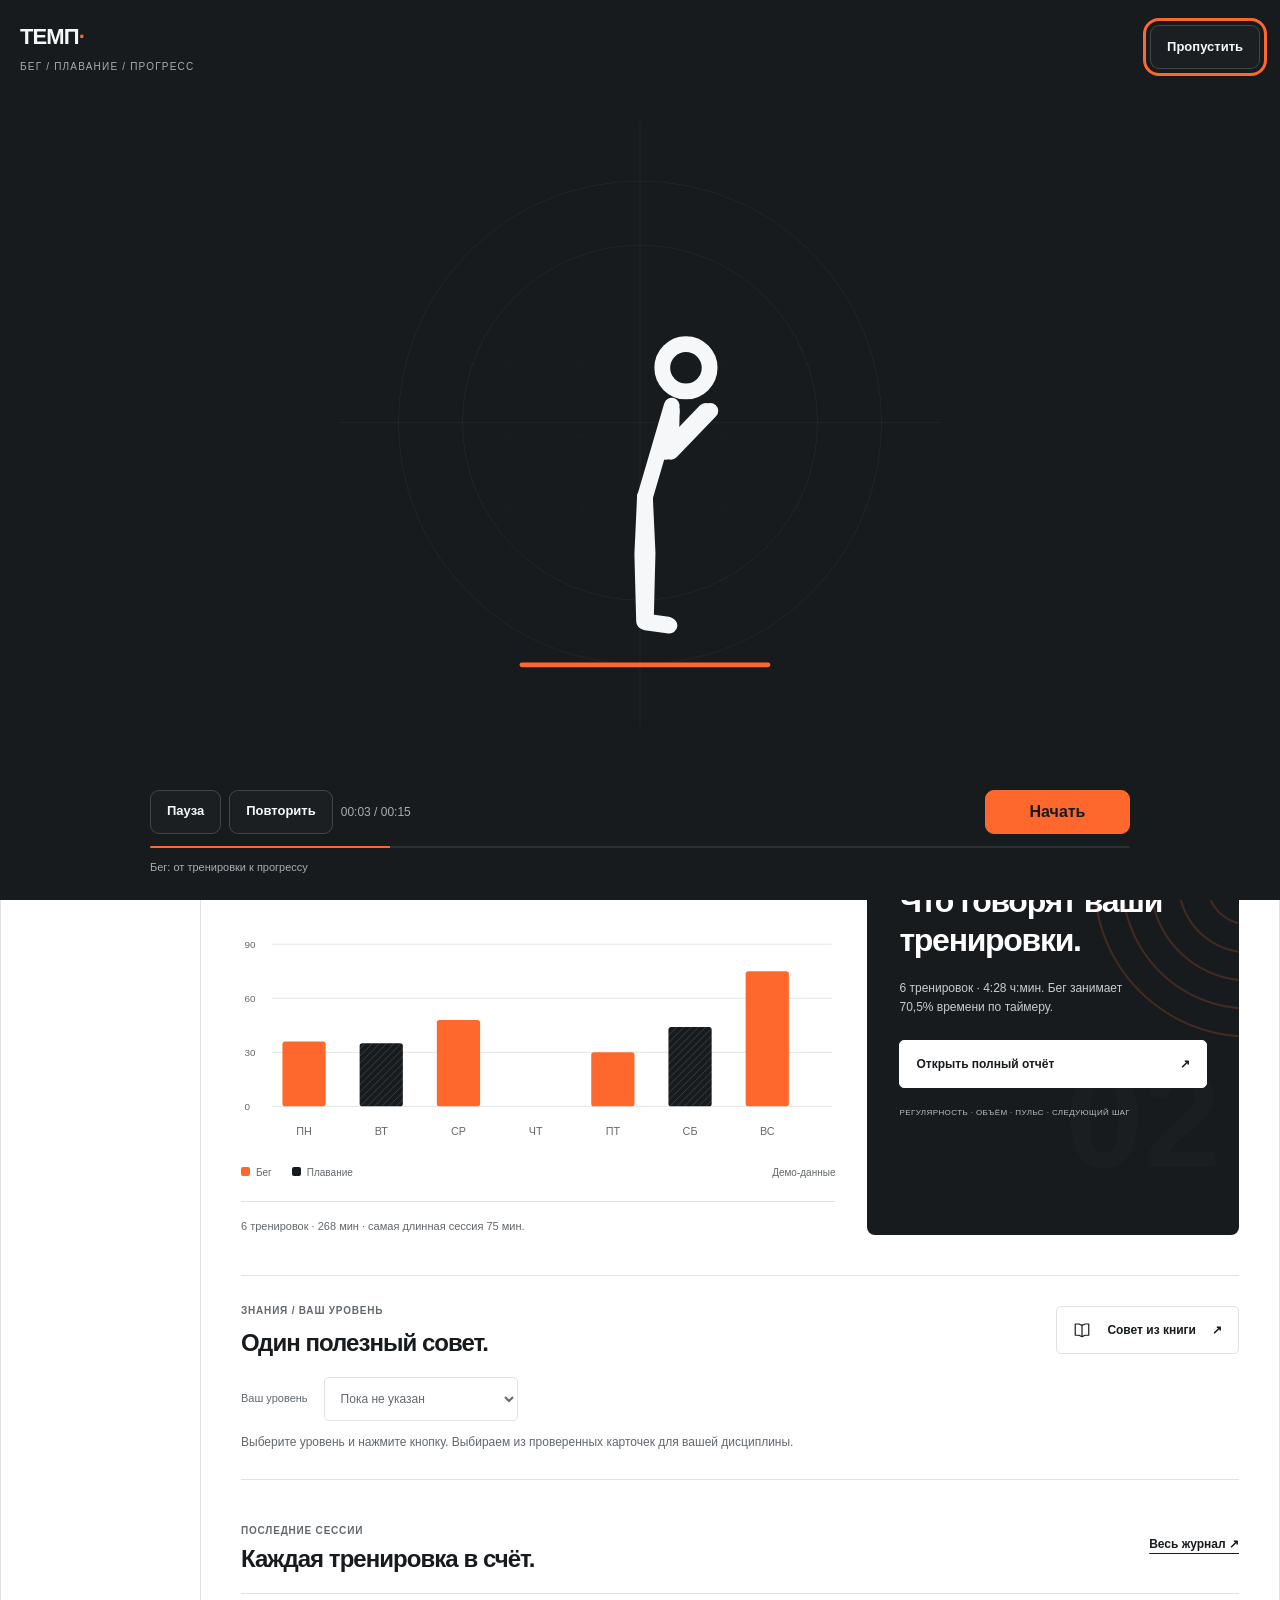
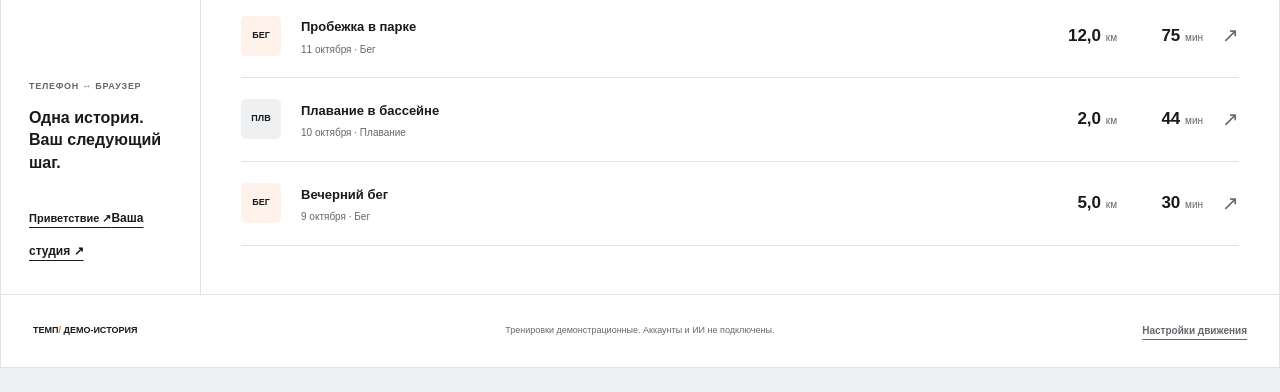
==== commit 89abe139: "Keep studio accessible on mobile" ====
--- a/index.html
+++ b/index.html
@@ -1,6 +1,6 @@
 <!doctype html>
 <html lang="ru">
-<head><meta charset="utf-8"><meta name="viewport" content="width=device-width,initial-scale=1,viewport-fit=cover"><meta name="theme-color" content="#171b1e"><title>ТЕМП — кабинет спортсмена</title><link rel="stylesheet" href="ui/app.css?v=2ba4e5cd6f55"><link rel="stylesheet" href="ui/welcome-motion.css?v=0fadc5ecd046"><link rel="stylesheet" href="ui/public.css?v=3dda8a8dc621"><script src="ui/deployment.js?v=aac4edab0434"></script></head>
+<head><meta charset="utf-8"><meta name="viewport" content="width=device-width,initial-scale=1,viewport-fit=cover"><meta name="theme-color" content="#171b1e"><title>ТЕМП — кабинет спортсмена</title><link rel="stylesheet" href="ui/app.css?v=2ba4e5cd6f55"><link rel="stylesheet" href="ui/welcome-motion.css?v=0fadc5ecd046"><link rel="stylesheet" href="ui/onboarding.css?v=0155b54e5bb0"><link rel="stylesheet" href="ui/public.css?v=3dda8a8dc621"><script src="ui/deployment.js?v=aac4edab0434"></script></head>
 <body>
 <a class="skip-link" href="#main">Перейти к содержимому</a>
 <div class="reviewbar"><span><b>ТЕМП</b> / Предпросмотр</span><div class="device-controls" aria-label="Предпросмотр компоновки"><button id="mode-desktop" aria-pressed="true">Авто</button><button id="mode-phone" aria-pressed="false">Телефон</button></div><a href="studio.html">Студия ↗</a></div>
@@ -25,5 +25,5 @@
 <div class="toast-stack" id="toast-stack" aria-label="Уведомления"></div>
 <dialog class="detail-dialog" id="detail-dialog" aria-labelledby="dialog-title"><div class="dialog-heading"><div><span class="eyebrow" id="dialog-eyebrow">Подробнее</span><h2 id="dialog-title"></h2></div><button class="icon-button" id="dialog-close" aria-label="Закрыть"><span data-icon="close"></span></button></div><div id="dialog-content"></div></dialog>
 <noscript><p class="noscript">Для фильтров и анимации включите JavaScript. <a href="about.html#product">Архитектура текстом.</a></p></noscript>
-<script src="https://telegram.org/js/telegram-web-app.js"></script><script src="ui/data.js?v=4a685135f681"></script><script src="ui/icons.js?v=7a89caa02d4d"></script><script src="ui/motion.js?v=f30c9ba47d99"></script><script src="ui/report.js?v=f951a6d8eda5"></script><script src="ui/views.js?v=89e0e78bda5b"></script><script src="ui/forms.js?v=fc50325f8038"></script><script src="ui/welcome-motion.js?v=295e2a676d53"></script><script src="ui/tips.js?v=7f81f35e3a37"></script><script src="ui/app.js?v=16fc77d638aa"></script><script src="ui/csv-view.js?v=7d31510f65f1"></script><script src="ui/garmin-config.js?v=e6869a946853"></script><script src="ui/garmin.js?v=535a1414d234"></script><script src="ui/books.js?v=ed63981d87c4"></script>
+<script src="https://telegram.org/js/telegram-web-app.js"></script><script src="ui/data.js?v=4a685135f681"></script><script src="ui/icons.js?v=7a89caa02d4d"></script><script src="ui/motion.js?v=f30c9ba47d99"></script><script src="ui/report.js?v=f951a6d8eda5"></script><script src="ui/views.js?v=89e0e78bda5b"></script><script src="ui/forms.js?v=fc50325f8038"></script><script src="ui/welcome-motion.js?v=295e2a676d53"></script><script src="ui/tips.js?v=7f81f35e3a37"></script><script src="ui/app.js?v=798514461575"></script><script src="ui/csv-view.js?v=7d31510f65f1"></script><script src="ui/garmin-config.js?v=e6869a946853"></script><script src="ui/garmin.js?v=94e69d5aaae1"></script><script src="ui/books.js?v=ed63981d87c4"></script><script src="ui/onboarding.js?v=ce42aeeba0b1"></script>
 </body></html>
--- a/ui/onboarding.css
+++ b/ui/onboarding.css
@@ -0,0 +1,5 @@
+.tempo-guide,.tempo-guide *{box-sizing:border-box}
+.guide-quick{display:flex;align-items:center;gap:18px;padding:16px 0 22px;border-bottom:1px solid var(--line,#d7d9d7);margin-bottom:22px}.guide-quick p{flex:1;margin:0;font-size:13px;max-width:480px}.guide-quick .text-button{white-space:nowrap}.guide-quick[hidden]{display:none}.garmin-setup{margin:0 0 40px;padding:30px;background:#f0f1ec;border:1px solid #d8dbd3;border-radius:3px;scroll-margin-top:18px}.setup-heading{display:flex;align-items:flex-start;justify-content:space-between;gap:24px}.setup-heading h2{font-size:clamp(27px,3.5vw,43px);letter-spacing:-.055em;line-height:1.08;margin:10px 0 16px}.setup-lede{max-width:550px;font-size:14px;line-height:1.65;color:#525b58}.setup-steps{display:grid;grid-template-columns:repeat(3,minmax(0,1fr));gap:8px;margin:24px 0}.setup-step{display:flex;align-items:center;gap:12px;min-height:58px;border:1px solid #cbd0c9;background:transparent;padding:12px;text-align:left;font:inherit;font-size:13px;cursor:pointer}.setup-step[aria-current=step]{background:#202825;border-color:#202825;color:#fff}.setup-step:disabled{opacity:.6;cursor:wait}.setup-number{font-size:11px;opacity:.65;letter-spacing:.05em}.setup-panel{min-height:230px;max-width:740px}.setup-panel h3,.setup-result h3{font-size:26px;letter-spacing:-.04em;margin:12px 0}.setup-panel>p,.setup-result>p{font-size:14px;line-height:1.7;max-width:650px}.setup-actions{display:flex;flex-wrap:wrap;gap:12px;margin:24px 0 18px}.setup-note,.setup-source{font-size:12px!important;line-height:1.7;color:#626c65}.setup-source{margin:26px 0 0}.setup-source a{color:inherit;text-underline-offset:3px}.setup-panel>.text-button{margin-top:16px;text-align:left}.upload-picker{position:relative;display:flex;flex-direction:column;gap:12px;border:1px dashed #9ba69c;padding:22px;margin:22px 0;font-size:16px;font-weight:650;max-width:600px}.upload-picker:focus-within{outline:2px solid #e46032;outline-offset:3px}.upload-picker input{font:inherit;font-size:12px;max-width:100%;min-width:0;color:#414b43}.upload-picker input::file-selector-button{padding:9px 12px;margin-right:10px;border:0;background:#202825;color:#fff;font:inherit;cursor:pointer}.setup-result{margin-top:22px;padding:24px;border-left:3px solid #497359;background:#e2e9df}.setup-result[hidden]{display:none}.setup-result.is-error{border-color:#ae4b34;background:#f1dfd8}.setup-result .button{margin-top:14px}.tempo-guide{position:fixed;inset:0;margin:0;padding:0;width:100%;max-width:none;height:100dvh;max-height:none;border:0;background:transparent;overflow:hidden;color:#fff}.tempo-guide::backdrop{background:transparent}.tour-focus{position:fixed;z-index:0;pointer-events:none;border:2px solid #ed8b5a;border-radius:9px;box-shadow:0 0 0 9999px rgba(8,15,12,.78);transition:left .18s,top .18s,width .18s,height .18s}.tour-card{position:fixed;z-index:1;width:420px;max-width:calc(100vw - 32px);padding:26px;background:#202925;border:1px solid #5a665e;border-radius:4px;box-shadow:0 24px 80px #0005;max-height:calc(100dvh - 32px);overflow:auto}.tour-top{display:flex;justify-content:space-between;align-items:center;gap:16px;margin-bottom:27px}.tour-counter{font-size:11px;letter-spacing:.14em;color:#b6c4b8}.tour-card .text-button{color:#c5d0c6;font-size:12px}.tour-card h2{font-size:34px;line-height:1.1;letter-spacing:-.05em;font-weight:600;margin:0 0 17px;outline:none}.tour-card p{font-size:14px;line-height:1.75;color:#d7dfd7;margin:0 0 20px}.tour-card .tour-context{font-size:11px;line-height:1.6;color:#9cad9d}.tour-actions{display:flex;gap:10px;align-items:center;margin-top:24px}.tour-actions .button{font-size:12px;min-height:46px;padding:12px 14px}.tour-actions .primary{flex:1;background:#e88250;color:#151e18;border-color:#e88250}.tour-actions .secondary{color:#d1dace;border:1px solid #677469;background:transparent}.tour-dots{display:flex;gap:6px;margin-top:24px}.tour-dot{height:3px;flex:1;background:#506053}.tour-dot.active{background:#e88250}.tour-card button:focus-visible{outline:2px solid #fff;outline-offset:4px}.tour-card button:disabled{opacity:.35;cursor:default}
+@media(max-width:680px){.guide-quick{flex-wrap:wrap;gap:12px}.guide-quick p{flex-basis:100%;max-width:none}.guide-quick .button{font-size:12px}.garmin-setup{padding:18px 14px;margin-bottom:26px}.setup-heading{display:block}.setup-heading>.button{margin:8px 0;font-size:12px}.setup-steps{gap:5px;margin:20px 0}.setup-step{display:flex;flex-direction:column;align-items:flex-start;gap:6px;padding:10px 8px;font-size:11px;min-height:65px}.setup-panel{min-height:0}.setup-panel h3{font-size:24px}.setup-actions{gap:10px;flex-direction:column;align-items:stretch}.setup-actions .button{font-size:12px;justify-content:center}.setup-result{padding:18px 14px}.upload-picker{padding:15px 12px;font-size:14px}.tour-card{bottom:max(12px,env(safe-area-inset-bottom));width:calc(100% - 24px);max-width:none;padding:22px;max-height:calc(100dvh - 120px)}.tour-card h2{font-size:29px}.tour-top{margin-bottom:20px}.tour-card p{font-size:13px;line-height:1.65}.tour-actions .button{padding:11px 12px;font-size:11px}.tour-dots{margin-top:20px}}
+@media(prefers-reduced-motion:reduce){.tour-focus{transition:none}}
+.motion-off .tour-focus{transition:none}
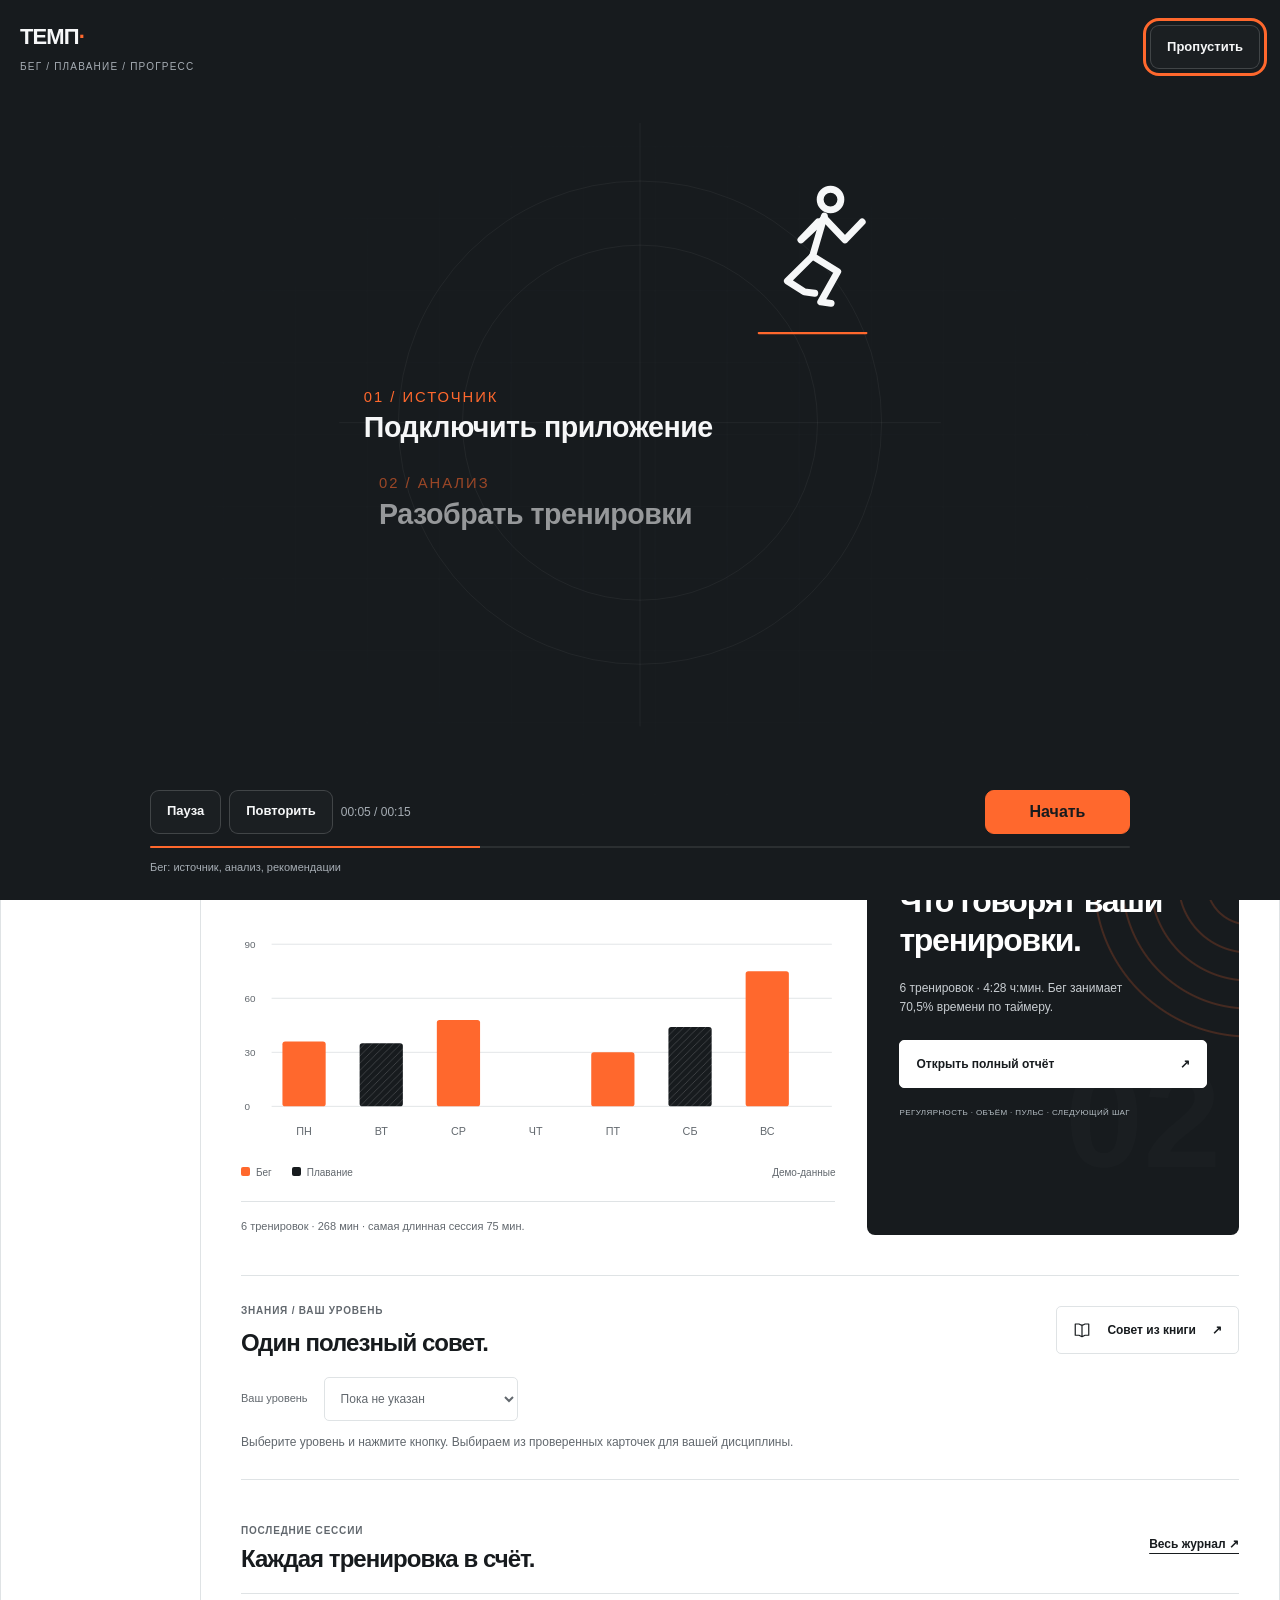
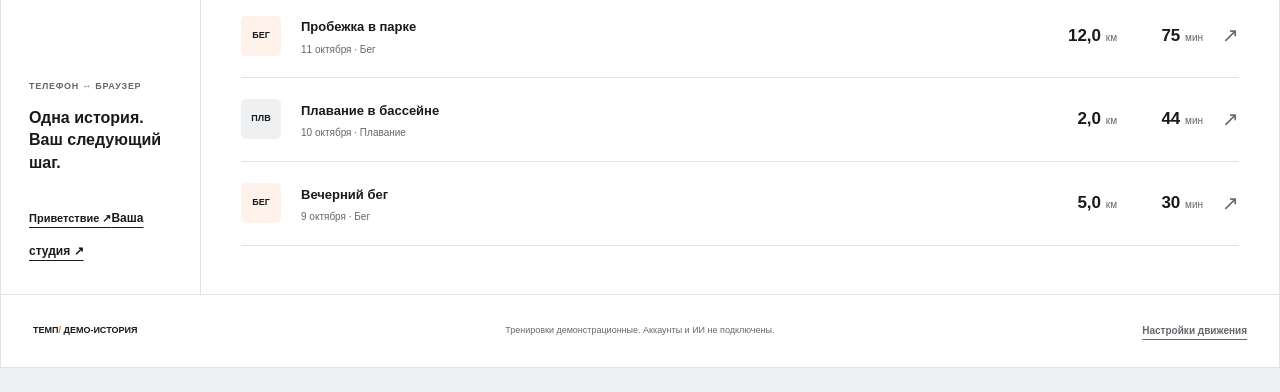
==== commit bcbd12f5: "Keep studio accessible on mobile" ====
--- a/index.html
+++ b/index.html
@@ -25,5 +25,5 @@
 <div class="toast-stack" id="toast-stack" aria-label="Уведомления"></div>
 <dialog class="detail-dialog" id="detail-dialog" aria-labelledby="dialog-title"><div class="dialog-heading"><div><span class="eyebrow" id="dialog-eyebrow">Подробнее</span><h2 id="dialog-title"></h2></div><button class="icon-button" id="dialog-close" aria-label="Закрыть"><span data-icon="close"></span></button></div><div id="dialog-content"></div></dialog>
 <noscript><p class="noscript">Для фильтров и анимации включите JavaScript. <a href="about.html#product">Архитектура текстом.</a></p></noscript>
-<script src="https://telegram.org/js/telegram-web-app.js"></script><script src="ui/data.js?v=4a685135f681"></script><script src="ui/icons.js?v=7a89caa02d4d"></script><script src="ui/motion.js?v=f30c9ba47d99"></script><script src="ui/report.js?v=f951a6d8eda5"></script><script src="ui/views.js?v=89e0e78bda5b"></script><script src="ui/forms.js?v=fc50325f8038"></script><script src="ui/welcome-motion.js?v=295e2a676d53"></script><script src="ui/tips.js?v=7f81f35e3a37"></script><script src="ui/app.js?v=798514461575"></script><script src="ui/csv-view.js?v=7d31510f65f1"></script><script src="ui/garmin-config.js?v=e6869a946853"></script><script src="ui/garmin.js?v=94e69d5aaae1"></script><script src="ui/books.js?v=ed63981d87c4"></script><script src="ui/onboarding.js?v=ce42aeeba0b1"></script>
+<script src="https://telegram.org/js/telegram-web-app.js"></script><script src="ui/data.js?v=4a685135f681"></script><script src="ui/icons.js?v=7a89caa02d4d"></script><script src="ui/motion.js?v=f30c9ba47d99"></script><script src="ui/report.js?v=f951a6d8eda5"></script><script src="ui/views.js?v=89e0e78bda5b"></script><script src="ui/forms.js?v=fc50325f8038"></script><script src="ui/welcome-motion.js?v=295e2a676d53"></script><script src="ui/tips.js?v=7f81f35e3a37"></script><script src="ui/app.js?v=798514461575"></script><script src="ui/csv-view.js?v=7d31510f65f1"></script><script src="ui/garmin-config.js?v=e6869a946853"></script><script src="ui/garmin.js?v=94e69d5aaae1"></script><script src="ui/books.js?v=ed63981d87c4"></script><script src="ui/onboarding.js?v=96ee7a8864d1"></script>
 </body></html>
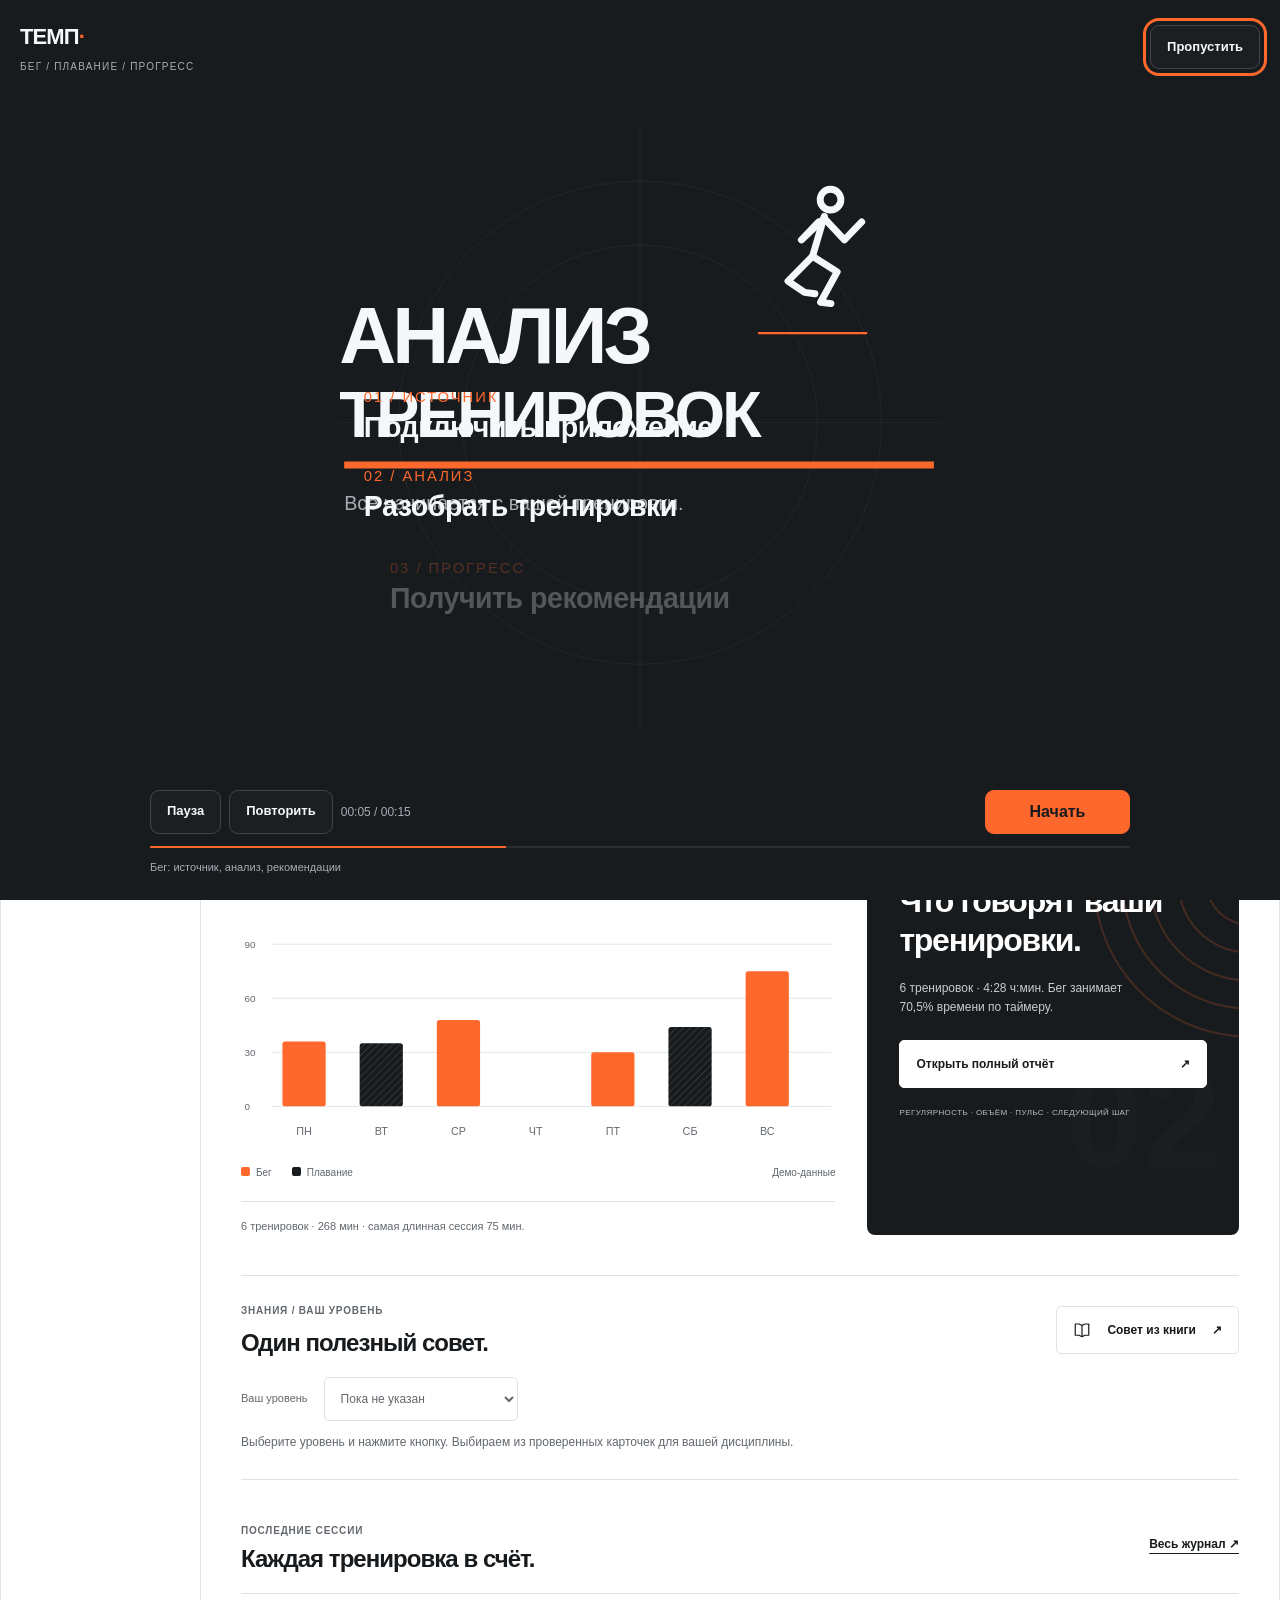
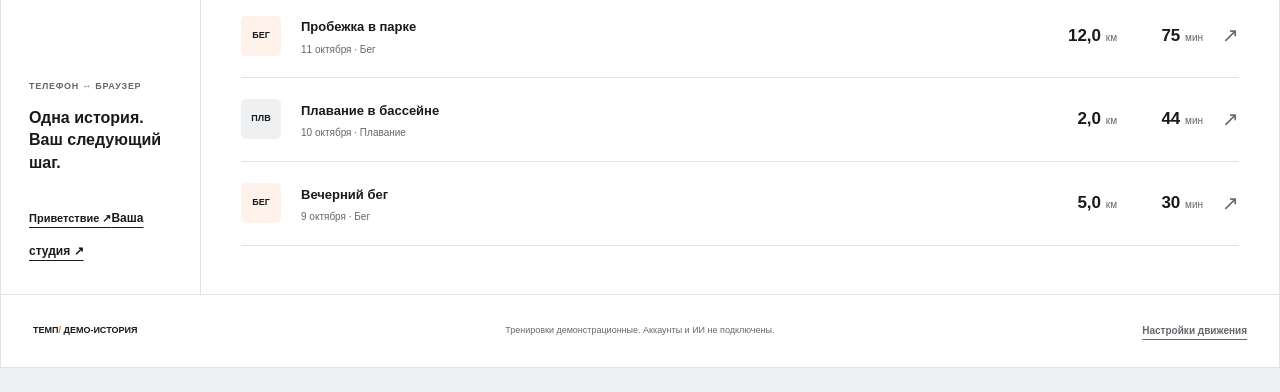
==== commit a4fe83a7: "Improve guided onboarding layout" ====
--- a/index.html
+++ b/index.html
@@ -25,5 +25,5 @@
 <div class="toast-stack" id="toast-stack" aria-label="Уведомления"></div>
 <dialog class="detail-dialog" id="detail-dialog" aria-labelledby="dialog-title"><div class="dialog-heading"><div><span class="eyebrow" id="dialog-eyebrow">Подробнее</span><h2 id="dialog-title"></h2></div><button class="icon-button" id="dialog-close" aria-label="Закрыть"><span data-icon="close"></span></button></div><div id="dialog-content"></div></dialog>
 <noscript><p class="noscript">Для фильтров и анимации включите JavaScript. <a href="about.html#product">Архитектура текстом.</a></p></noscript>
-<script src="https://telegram.org/js/telegram-web-app.js"></script><script src="ui/data.js?v=4a685135f681"></script><script src="ui/icons.js?v=7a89caa02d4d"></script><script src="ui/motion.js?v=f30c9ba47d99"></script><script src="ui/report.js?v=f951a6d8eda5"></script><script src="ui/views.js?v=89e0e78bda5b"></script><script src="ui/forms.js?v=fc50325f8038"></script><script src="ui/welcome-motion.js?v=295e2a676d53"></script><script src="ui/tips.js?v=7f81f35e3a37"></script><script src="ui/app.js?v=798514461575"></script><script src="ui/csv-view.js?v=7d31510f65f1"></script><script src="ui/garmin-config.js?v=e6869a946853"></script><script src="ui/garmin.js?v=94e69d5aaae1"></script><script src="ui/books.js?v=ed63981d87c4"></script><script src="ui/onboarding.js?v=96ee7a8864d1"></script>
+<script src="https://telegram.org/js/telegram-web-app.js"></script><script src="ui/data.js?v=4a685135f681"></script><script src="ui/icons.js?v=7a89caa02d4d"></script><script src="ui/motion.js?v=f30c9ba47d99"></script><script src="ui/report.js?v=f951a6d8eda5"></script><script src="ui/views.js?v=89e0e78bda5b"></script><script src="ui/forms.js?v=fc50325f8038"></script><script src="ui/welcome-motion.js?v=295e2a676d53"></script><script src="ui/tips.js?v=7f81f35e3a37"></script><script src="ui/app.js?v=798514461575"></script><script src="ui/csv-view.js?v=7d31510f65f1"></script><script src="ui/garmin-config.js?v=e6869a946853"></script><script src="ui/garmin.js?v=94e69d5aaae1"></script><script src="ui/books.js?v=ed63981d87c4"></script><script src="ui/onboarding.js?v=eb04763c0552"></script>
 </body></html>
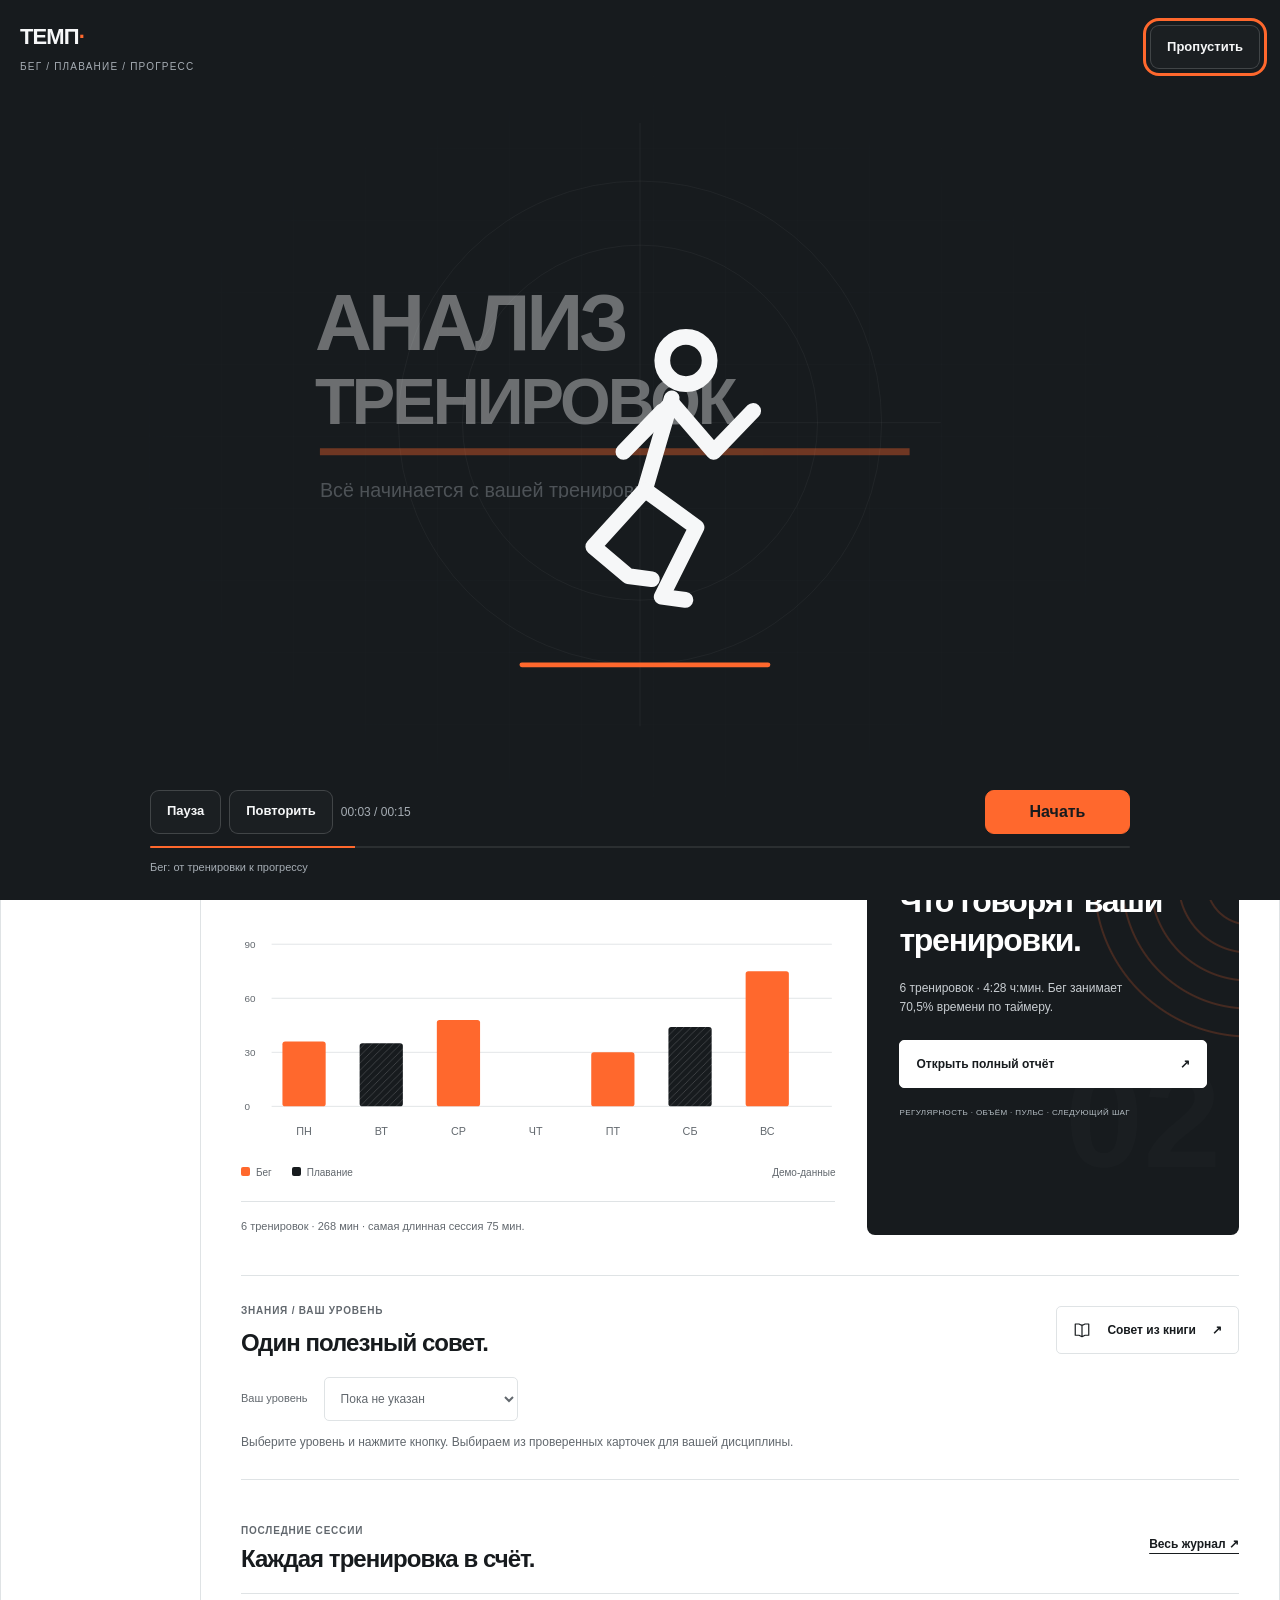
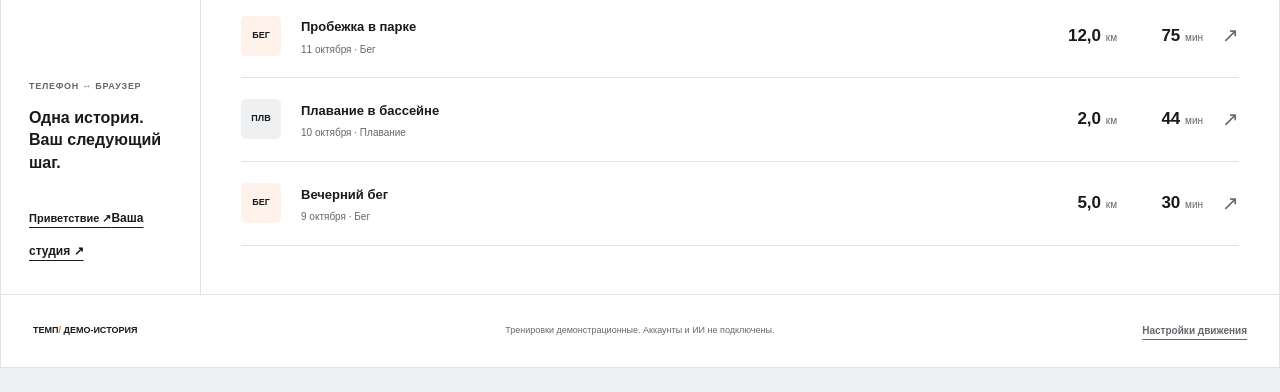
==== commit 51665f41: "Add source-backed training insights" ====
--- a/index.html
+++ b/index.html
@@ -1,6 +1,6 @@
 <!doctype html>
 <html lang="ru">
-<head><meta charset="utf-8"><meta name="viewport" content="width=device-width,initial-scale=1,viewport-fit=cover"><meta name="theme-color" content="#171b1e"><title>ТЕМП — кабинет спортсмена</title><link rel="stylesheet" href="ui/app.css?v=2ba4e5cd6f55"><link rel="stylesheet" href="ui/welcome-motion.css?v=0fadc5ecd046"><link rel="stylesheet" href="ui/onboarding.css?v=0155b54e5bb0"><link rel="stylesheet" href="ui/public.css?v=3dda8a8dc621"><script src="ui/deployment.js?v=aac4edab0434"></script></head>
+<head><meta charset="utf-8"><meta name="viewport" content="width=device-width,initial-scale=1,viewport-fit=cover"><meta name="theme-color" content="#171b1e"><title>ТЕМП — кабинет спортсмена</title><link rel="stylesheet" href="ui/app.css?v=2ba4e5cd6f55"><link rel="stylesheet" href="ui/welcome-motion.css?v=0fadc5ecd046"><link rel="stylesheet" href="ui/onboarding.css?v=0155b54e5bb0"><link rel="stylesheet" href="ui/insights.css?v=0d85f874542e"><link rel="stylesheet" href="ui/public.css?v=3dda8a8dc621"><script src="ui/deployment.js?v=aac4edab0434"></script></head>
 <body>
 <a class="skip-link" href="#main">Перейти к содержимому</a>
 <div class="reviewbar"><span><b>ТЕМП</b> / Предпросмотр</span><div class="device-controls" aria-label="Предпросмотр компоновки"><button id="mode-desktop" aria-pressed="true">Авто</button><button id="mode-phone" aria-pressed="false">Телефон</button></div><a href="studio.html">Студия ↗</a></div>
@@ -25,5 +25,5 @@
 <div class="toast-stack" id="toast-stack" aria-label="Уведомления"></div>
 <dialog class="detail-dialog" id="detail-dialog" aria-labelledby="dialog-title"><div class="dialog-heading"><div><span class="eyebrow" id="dialog-eyebrow">Подробнее</span><h2 id="dialog-title"></h2></div><button class="icon-button" id="dialog-close" aria-label="Закрыть"><span data-icon="close"></span></button></div><div id="dialog-content"></div></dialog>
 <noscript><p class="noscript">Для фильтров и анимации включите JavaScript. <a href="about.html#product">Архитектура текстом.</a></p></noscript>
-<script src="https://telegram.org/js/telegram-web-app.js"></script><script src="ui/data.js?v=4a685135f681"></script><script src="ui/icons.js?v=7a89caa02d4d"></script><script src="ui/motion.js?v=f30c9ba47d99"></script><script src="ui/report.js?v=f951a6d8eda5"></script><script src="ui/views.js?v=89e0e78bda5b"></script><script src="ui/forms.js?v=fc50325f8038"></script><script src="ui/welcome-motion.js?v=295e2a676d53"></script><script src="ui/tips.js?v=7f81f35e3a37"></script><script src="ui/app.js?v=798514461575"></script><script src="ui/csv-view.js?v=7d31510f65f1"></script><script src="ui/garmin-config.js?v=e6869a946853"></script><script src="ui/garmin.js?v=94e69d5aaae1"></script><script src="ui/books.js?v=ed63981d87c4"></script><script src="ui/onboarding.js?v=eb04763c0552"></script>
+<script src="https://telegram.org/js/telegram-web-app.js"></script><script src="ui/data.js?v=4a685135f681"></script><script src="ui/icons.js?v=7a89caa02d4d"></script><script src="ui/motion.js?v=f30c9ba47d99"></script><script src="ui/insights.js?v=dc4e6a1a33d8"></script><script src="ui/report.js?v=b8d759dd430e"></script><script src="ui/views.js?v=89e0e78bda5b"></script><script src="ui/forms.js?v=fc50325f8038"></script><script src="ui/welcome-motion.js?v=295e2a676d53"></script><script src="ui/tips.js?v=7f81f35e3a37"></script><script src="ui/app.js?v=798514461575"></script><script src="ui/csv-view.js?v=7d31510f65f1"></script><script src="ui/garmin-config.js?v=e6869a946853"></script><script src="ui/garmin.js?v=94e69d5aaae1"></script><script src="ui/books.js?v=ed63981d87c4"></script><script src="ui/onboarding.js?v=eb04763c0552"></script>
 </body></html>
--- a/ui/insights.css
+++ b/ui/insights.css
@@ -0,0 +1,80 @@
+.training-insights,.training-insights *,.insight-dialog,.insight-dialog *{box-sizing:border-box}
+.training-insights{margin:36px 0 48px;--insight-line:#cdd3ca}
+.training-insights .insights-title{font-size:clamp(25px,2.7vw,37px);font-weight:600;letter-spacing:-.055em;line-height:1.13;margin:12px 0 16px}
+.training-insights .insights-lede{font-size:14px;line-height:1.75;color:#556057;max-width:64ch;margin:0 0 26px}
+.insight-matrix{display:grid;grid-template-columns:repeat(2,minmax(0,1fr));gap:1px;border:1px solid var(--insight-line);background:var(--insight-line);border-radius:4px;overflow:hidden}
+.insight-quadrant{padding:23px 22px 8px;min-width:0;background:#f4f5ee}
+.insight-quadrant.opportunities{background:#f8ede3}
+.insight-quadrant.attention{background:#fbfcfa}
+.insight-quadrant.reinforce{background:#e6ebe3}
+.quadrant-heading{display:flex;gap:12px;align-items:baseline}
+.quadrant-heading h4{font-size:23px;font-weight:600;letter-spacing:-.045em;line-height:1.2;margin:0}
+.quadrant-number{font-size:10px;font-variant-numeric:tabular-nums;color:#687668;letter-spacing:.08em}
+.quadrant-caption{font-size:11px!important;line-height:1.6!important;color:#667267;margin:8px 0 22px!important}
+.insight-trigger{display:flex;flex-direction:column;align-items:flex-start;gap:9px;text-align:left;cursor:pointer;background:transparent;border:0;border-top:1px solid #aeb9ac90;width:100%;padding:17px 0 18px;color:#202a24;font:inherit;transition:background-color .15s,transform .15s}
+.insight-trigger:hover{transform:translateX(3px)}
+.insight-trigger strong{font-size:14px;line-height:1.4;font-weight:650}
+.insight-trigger-fact{font-size:12px;line-height:1.6;color:#535f55;display:-webkit-box;-webkit-line-clamp:2;-webkit-box-orient:vertical;overflow:hidden}
+.insight-trigger-more{font-size:10px;letter-spacing:.015em;color:#667365;margin-top:2px}
+.insight-trigger:hover .insight-trigger-more{color:#a84b28}
+.training-insights .insight-caption{font-size:11px;line-height:1.8;color:#687269;margin:16px 0}
+.insight-advice{margin:44px 0 0}
+.insight-advice-grid{display:grid;grid-template-columns:repeat(2,minmax(0,1fr));gap:14px;margin-top:24px}
+.insight-recommendation{display:flex;flex-direction:column;align-items:flex-start;min-width:0;padding:24px 22px;border:1px solid #d8dcd3;background:#fff}
+.insight-rec-index{font-size:9px;line-height:1.7;text-transform:uppercase;letter-spacing:.05em;color:#768171}
+.insight-recommendation h4{font-size:22px;font-weight:600;line-height:1.2;letter-spacing:-.045em;margin:17px 0 15px}
+.insight-recommendation>p{font-size:12px;line-height:1.8;color:#566056;margin:0 0 22px}
+.insight-recommendation>.text-button{margin-top:auto;text-align:left;font-size:11px;min-height:44px}
+.insight-dialog{position:fixed;inset:0;margin:auto;width:min(740px,calc(100% - 32px));max-width:none;max-height:calc(100dvh - 32px);padding:32px;border:1px solid #ccd2c7;border-radius:5px;background:#f9faf6;color:#202b24;overflow:auto;overscroll-behavior:contain;box-shadow:0 32px 96px #07130d44}
+.insight-dialog::backdrop{background:#09170fbb;backdrop-filter:blur(4px)}
+.insight-dialog[open]{animation:insight-enter .22s cubic-bezier(.2,.7,.2,1) both}
+.insight-dialog.is-closing{animation:insight-leave .14s ease both;pointer-events:none}
+.insight-dialog-header{display:flex;gap:20px;justify-content:space-between;align-items:flex-start;margin-bottom:30px}
+.insight-dialog-header h2{font-size:35px;letter-spacing:-.055em;font-weight:600;line-height:1.1;margin:12px 0 0;outline:none}
+.insight-dialog .eyebrow{font-size:10px;letter-spacing:.07em;color:#63735f}
+.insight-dismiss{flex:none;border:0;background:none;font:inherit;font-size:12px;text-decoration:underline;text-underline-offset:4px;min-height:44px;padding:0 3px;color:#54624f;cursor:pointer}
+.insight-detail{padding:23px 0;border-top:1px solid #d5dccf}
+.insight-detail h3{font-size:11px;text-transform:uppercase;letter-spacing:.06em;font-weight:650;color:#66735f;margin:0 0 13px}
+.insight-detail>p,.insight-source>p{font-size:14px;line-height:1.85;margin:0}
+.insight-fact{background:#e8eee1;border:0;padding:22px;margin-bottom:4px}
+.insight-fact>p{font-size:17px;line-height:1.6}
+.insight-source{margin:0 0 20px;padding:18px 18px 20px;background:#fff;border-left:2px solid #d6a47f}
+.insight-source h4{font-size:14px;line-height:1.6;font-weight:650;margin:0 0 8px}
+.insight-source .insight-source-location{font-size:10px;color:#73806e;letter-spacing:.02em;margin:0 0 12px}
+.insight-source>a{font-size:12px;display:inline-block;min-height:44px;padding-top:15px}
+.insight-dialog .insight-caption{font-size:11px;line-height:1.8;color:#75806e}
+.insight-next{padding:24px;background:#202c23;color:#edf0e8;margin:0 0 24px;border:0}
+.insight-next h3{color:#c0ceb7}
+.insight-dialog>.button{min-height:46px;font-size:12px;text-align:left;white-space:normal}
+.insight-trigger:focus-visible,.insight-dismiss:focus-visible,.insight-dialog a:focus-visible,.insight-recommendation button:focus-visible{outline:2px solid #ce6c3b;outline-offset:4px}
+@keyframes insight-enter{from{opacity:0;transform:translateY(12px) scale(.985)}to{opacity:1;transform:none}}
+@keyframes insight-leave{from{opacity:1;transform:none}to{opacity:0;transform:translateY(6px)}}
+@media(max-width:680px){
+ .training-insights{margin:28px 0 40px}
+ .training-insights .insights-title{font-size:29px}
+ .training-insights .insights-lede{font-size:13px}
+ .insight-matrix{grid-template-columns:minmax(0,1fr)}
+ .insight-quadrant{padding:22px 19px 6px}
+ .quadrant-heading h4{font-size:26px}
+ .insight-trigger strong{font-size:15px}
+ .insight-trigger-fact{font-size:13px}
+ .insight-advice-grid{grid-template-columns:minmax(0,1fr);gap:12px}
+ .insight-advice{margin-top:32px}
+ .insight-recommendation{padding:22px 19px}
+ .insight-recommendation h4{font-size:25px}
+ .insight-recommendation>p{font-size:13px}
+ .insight-dialog{width:calc(100% - 24px);max-height:calc(100dvh - 24px);padding:22px 17px}
+ .insight-dialog-header{display:block;position:relative;padding-top:37px;margin-bottom:24px}
+ .insight-dismiss{position:absolute;right:0;top:-6px}
+ .insight-dialog-header h2{font-size:30px}
+ .insight-fact{padding:17px 15px}
+ .insight-fact>p{font-size:16px}
+ .insight-source{padding:17px 14px}
+ .insight-detail>p,.insight-source>p{font-size:13px}
+ .insight-next{padding:20px 16px}
+ .insight-dialog>.button{width:100%;justify-content:center}
+}
+@media(prefers-reduced-motion:reduce){.insight-dialog[open],.insight-dialog.is-closing{animation:none}.insight-trigger{transition:none}.insight-trigger:hover{transform:none}}
+.motion-off .insight-dialog[open],.motion-off .insight-dialog.is-closing{animation:none}
+.motion-off .insight-trigger{transition:none}
+.motion-off .insight-trigger:hover{transform:none}
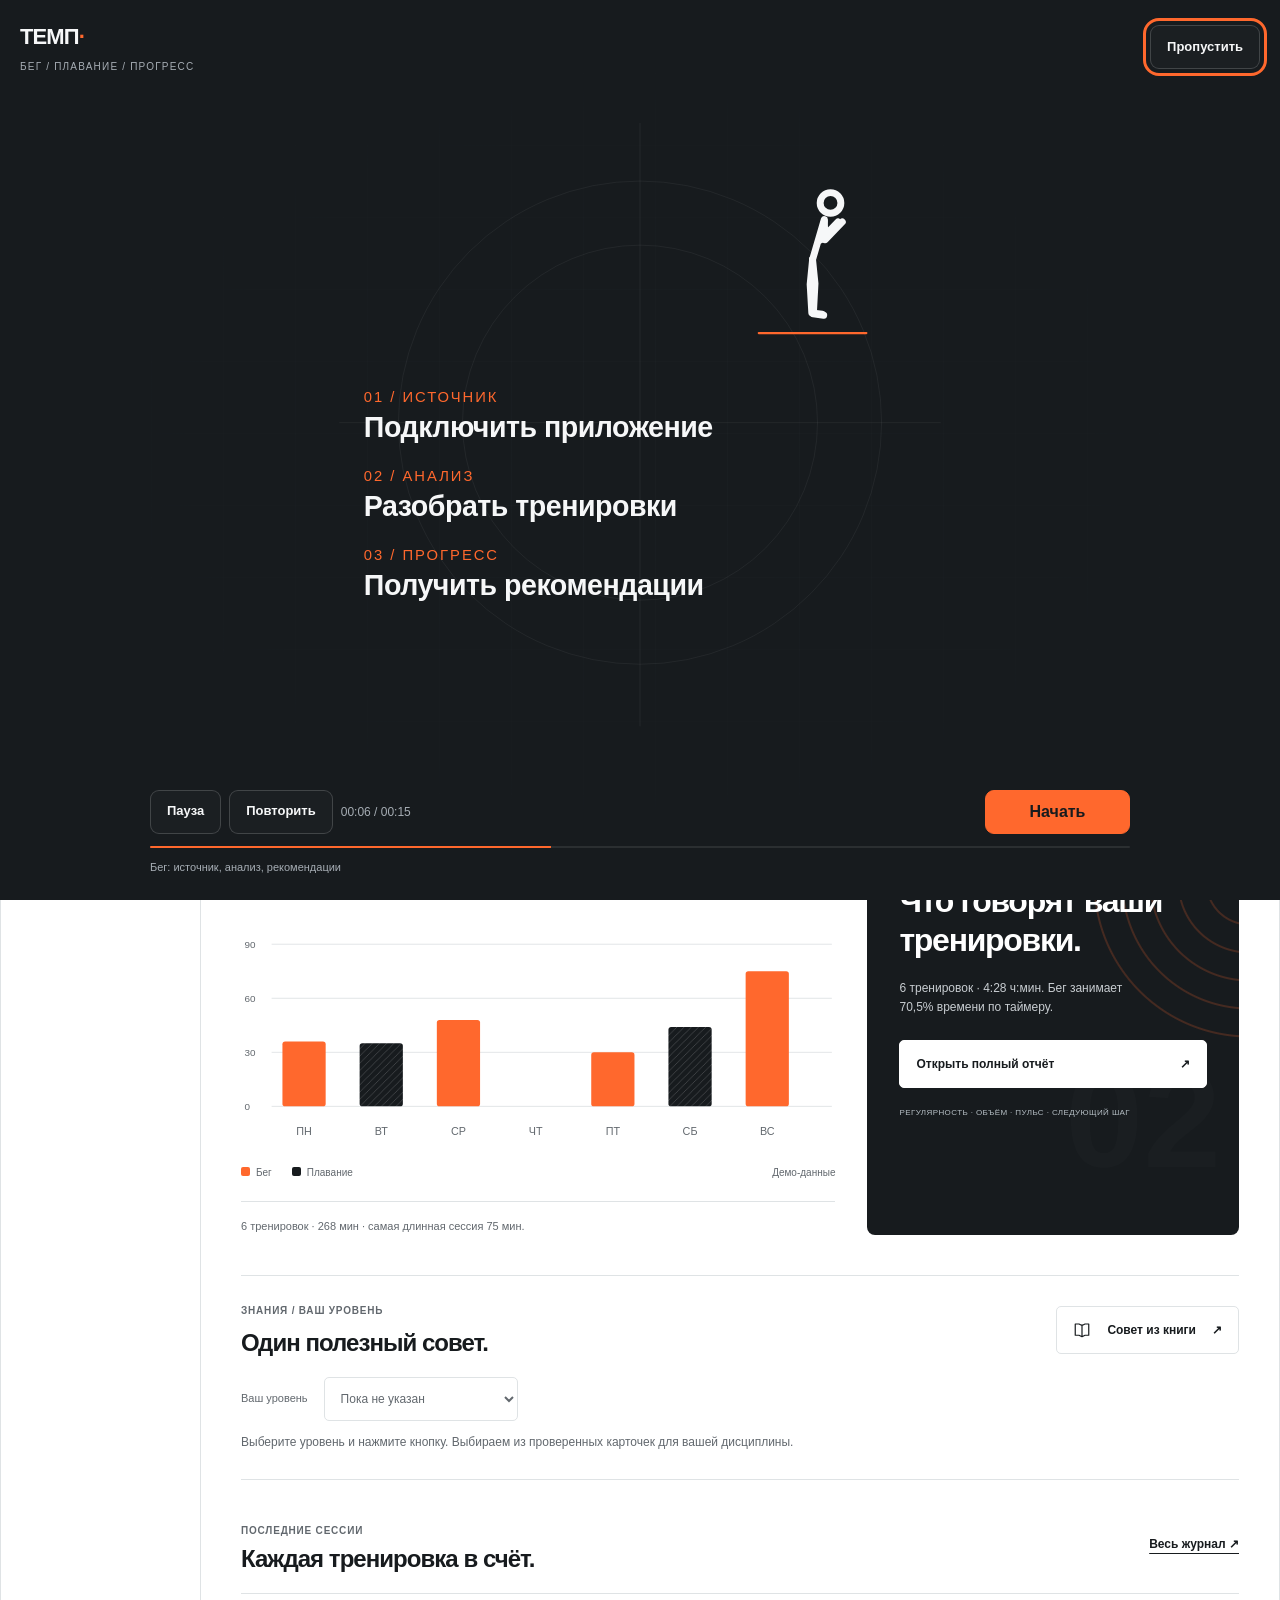
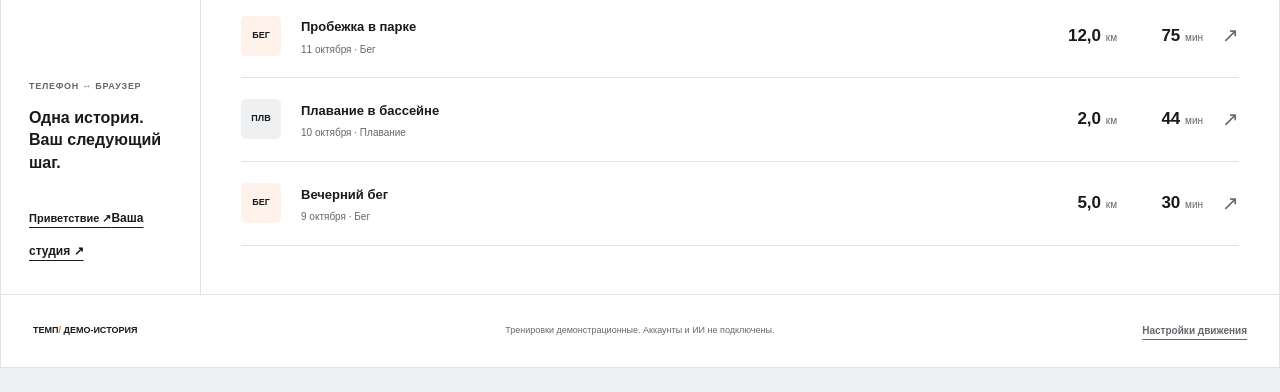
==== commit 5f60c94a: "Add private source PDF downloads and label external references" ====
--- a/index.html
+++ b/index.html
@@ -1,6 +1,6 @@
 <!doctype html>
 <html lang="ru">
-<head><meta charset="utf-8"><meta name="viewport" content="width=device-width,initial-scale=1,viewport-fit=cover"><meta name="theme-color" content="#171b1e"><title>ТЕМП — кабинет спортсмена</title><link rel="stylesheet" href="ui/app.css?v=2ba4e5cd6f55"><link rel="stylesheet" href="ui/welcome-motion.css?v=0fadc5ecd046"><link rel="stylesheet" href="ui/onboarding.css?v=0155b54e5bb0"><link rel="stylesheet" href="ui/insights.css?v=0d85f874542e"><link rel="stylesheet" href="ui/public.css?v=3dda8a8dc621"><script src="ui/deployment.js?v=aac4edab0434"></script></head>
+<head><meta charset="utf-8"><meta name="viewport" content="width=device-width,initial-scale=1,viewport-fit=cover"><meta name="theme-color" content="#171b1e"><title>ТЕМП — кабинет спортсмена</title><link rel="stylesheet" href="ui/app.css?v=2ba4e5cd6f55"><link rel="stylesheet" href="ui/welcome-motion.css?v=0fadc5ecd046"><link rel="stylesheet" href="ui/onboarding.css?v=0155b54e5bb0"><link rel="stylesheet" href="ui/insights.css?v=0d85f874542e"><link rel="stylesheet" href="ui/books.css?v=f27729a24248"><link rel="stylesheet" href="ui/public.css?v=3dda8a8dc621"><script src="ui/deployment.js?v=aac4edab0434"></script></head>
 <body>
 <a class="skip-link" href="#main">Перейти к содержимому</a>
 <div class="reviewbar"><span><b>ТЕМП</b> / Предпросмотр</span><div class="device-controls" aria-label="Предпросмотр компоновки"><button id="mode-desktop" aria-pressed="true">Авто</button><button id="mode-phone" aria-pressed="false">Телефон</button></div><a href="studio.html">Студия ↗</a></div>
@@ -17,13 +17,13 @@
 <section class="screen" id="overview-screen" aria-label="Обзор тренировок"><div class="metrics" id="metric-grid"></div><div class="overview-grid"><section class="chart-panel"><div class="section-heading"><div><span class="eyebrow">Длительность по таймеру</span><h2>Время тренировок по дням</h2></div><span class="unit-label">МИНУТЫ / ДЕНЬ</span></div><svg id="week-chart" viewBox="0 0 660 280" role="img" aria-label="Длительность тренировок по дням"></svg><div class="chart-legend"><span><i class="legend-run"></i>Бег</span><span><i class="legend-swim"></i>Плавание</span><span class="legend-note">Демо-данные</span></div><p class="chart-summary" id="chart-summary"></p></section><aside class="insight" id="insight-panel"><div class="track-pattern" aria-hidden="true"></div><span class="insight-number" aria-hidden="true">02</span><div class="insight-content"><span class="eyebrow">Книжные основания</span><h2>За цифрами —<br>понятный смысл.</h2><p>История тренировок, знания из книг и вопросы, которые помогают двигаться дальше.</p><button class="button light" data-go="consultation">Открыть полный отчёт<span aria-hidden="true">↗</span></button><span class="insight-foot">ФИЗИОЛОГИЯ + ТЕОРИЯ ТРЕНИРОВКИ</span></div></aside></div><section class="knowledge-panel" aria-label="Полезное знание из книги"><div class="knowledge-heading"><div><span class="eyebrow">Знания / ваш уровень</span><h2>Один полезный совет.</h2></div><button class="button secondary" id="tip-next"><span data-icon="book"></span>Совет из книги<span aria-hidden="true">↗</span></button></div><div class="knowledge-level"><label for="athlete-level">Ваш уровень</label><select id="athlete-level"><option value="unknown">Пока не указан</option><option value="beginner">Начинающий</option><option value="recreational">Тренируюсь регулярно</option><option value="experienced">Опытный спортсмен</option></select></div><p class="knowledge-hint" id="tip-hint">Выберите уровень и нажмите кнопку. Выбираем из проверенных карточек для вашей дисциплины.</p><article id="tip-card" hidden><span class="tip-label" id="tip-label"></span><h3 id="tip-title"></h3><p id="tip-text"></p><p class="tip-context" id="tip-context"></p><p id="tip-application"></p><div class="tip-source"><span id="tip-source"></span><a id="tip-link" href="about.html#books">Об источнике ↗</a></div><p class="footnote">Образовательное знание из подготовленных текстов. OCR требует сверки; персональную нагрузку не назначаем.</p></article></section><section class="recent-section"><div class="section-heading"><div><span class="eyebrow">Последние сессии</span><h2>Каждая тренировка в счёт.</h2></div><button class="text-button" data-go="journal">Весь журнал ↗</button></div><div class="activity-list" id="recent-list"></div></section></section>
 <section class="screen" id="journal-screen" aria-label="Журнал тренировок" hidden><div class="section-heading"><h2>В выбранном периоде</h2><span class="unit-label" id="journal-count"></span></div><div class="journal-header" aria-hidden="true"><span>ТРЕНИРОВКА</span><span>ДИСТАНЦИЯ</span><span>ВРЕМЯ</span><span></span></div><div class="activity-list" id="journal-list"></div><p class="footnote">Откройте тренировку, чтобы посмотреть показатели и источник.</p></section>
 <section class="screen" id="consultation-screen" aria-label="Разбор тренировок" hidden><div class="report-layout"><article class="report"><div class="report-intro"><span class="report-badge">Расчётный отчёт</span><h2>Полный разбор<br>ваших тренировок.</h2><p id="report-observation"></p><p id="report-fact" hidden></p></div><div id="training-report" aria-live="polite"></div>
-<section class="report-section" id="report-evidence"><span class="report-index">ИСТОЧНИКИ / В КОНЦЕ ОТЧЁТА</span><h3>На какие знания мы опираемся</h3><p>Показатели выше рассчитаны из вашего журнала. Для объяснения принципов подготовки использованы две книги:</p><div class="report-book"><h4>Уилмор и Костилл — «Физиология спорта и двигательной активности»</h4><p>Как организм отвечает на физическую работу и адаптируется к ней. Принцип специфичности помогает рассматривать бег и плавание раздельно: прогресс в одном виде не доказывает такую же готовность в другом.</p><button class="text-button" data-book="physiology">Подробнее · PDF-с. 198 ↗</button></div><div class="report-book"><h4>Владимир Иссурин — «Подготовка спортсменов XXI века: научные основы и построение тренировки»</h4><p>Как организовать подготовку и оценивать тренировочные эффекты. Объём отличается от интенсивности, а эффект занятия — от эффекта периода. Поэтому отчёт сопоставляет историю, а пульсовые зоны не выводит из среднего пульса.</p><button class="text-button" data-book="issurin">Подробнее · PDF-с. 15 и 33 ↗</button></div><p class="footnote">Использованы подготовленные OCR-фрагменты: book-01:473, book-02:24 и book-02:73. Это общие принципы, не доказательство эффективности персонального плана. Оригинальный PDF отсутствует в пакете, распознавание требует сверки.</p><button class="button secondary" data-go="library">Поиск в книгах ↗</button></section></article><aside class="question-panel"><span class="eyebrow">Продолжить разговор</span><h2>Ваш следующий<br>вопрос.</h2><form id="question-form" novalidate><label for="question">Что хотите разобрать?</label><textarea id="question" rows="5" maxlength="600" aria-describedby="question-help question-error" placeholder="Например: как сравнивать беговые и плавательные тренировки?"></textarea><div class="input-meta"><span id="question-help">От 10 до 600 символов</span><span id="question-count">0 / 600</span></div><p class="field-error" id="question-error" role="alert" hidden></p><button class="button primary" id="question-submit" type="submit"><span data-icon="arrow"></span><span id="submit-label">Сохранить вопрос</span></button><p class="form-note">Вопрос сохранится в этом браузере. Отправка консультанту пока не подключена.</p><div class="form-result" id="question-result" role="status" hidden></div></form><section class="saved-questions" id="saved-questions" hidden><h3>Последний сохранённый вопрос</h3><p id="saved-question-text"></p><small id="saved-question-date"></small></section></aside></div></section>
-<section class="screen" id="library-screen" aria-label="Книги и основания" hidden><p class="section-lead">Два источника знаний о физиологии, нагрузке и построении спортивной тренировки.</p><section class="book-search-panel"><h2>Найти объяснение в книгах</h2><form id="library-search" data-book-search data-result="library-results"><label for="library-question">Ваш вопрос</label><textarea id="library-question" name="question" minlength="3" maxlength="300" rows="2" required placeholder="Например: чем объём отличается от интенсивности?">Объём и интенсивность тренировок</textarea><div class="book-search-actions"><label>Источник<select name="book"><option value="">Обе книги</option><option value="book-01">Уилмор / Костилл</option><option value="book-02">Иссурин</option></select></label><button class="button primary" type="submit">Найти в книгах ↗</button></div></form><div id="library-results" aria-live="polite"><p class="footnote">Поиск по двум вашим книгам. Найденные фрагменты показываются со страницами; платная ИИ-модель не используется.</p></div></section><div class="book-list"><article class="book-row"><div class="book-cover physiology" aria-hidden="true"><small>01 / ОСНОВАНИЯ</small><strong>SPORT<br>&<br>EXERCISE</strong><small>Уилмор / Костилл</small></div><div><span class="eyebrow">Физиология</span><h2>Физиология спорта<br>и двигательной активности</h2><p>Уилмор / Костилл</p><div class="book-meta"><span>22 главы</span><span>1 141 фрагментов</span></div><p class="muted">Физиология, адаптация и специфичность нагрузки.</p><button class="button secondary" data-book="physiology">Об источнике<span aria-hidden="true">↗</span></button></div></article><article class="book-row"><div class="book-cover issurin" aria-hidden="true"><small>02 / ОСНОВАНИЯ</small><strong>TRAIN<br>WITH<br>INTENT</strong><small>Владимир Иссурин · 2016</small></div><div><span class="eyebrow">Организация подготовки</span><h2>Подготовка спортсменов<br>XXI века</h2><p>Владимир Иссурин · 2016</p><div class="book-meta"><span>17 глав</span><span>1 347 фрагментов</span></div><p class="muted">Тренировочные эффекты, структура и планирование подготовки.</p><button class="button secondary" data-book="issurin">Об источнике<span aria-hidden="true">↗</span></button></div></article></div><p class="footnote">Типографические карточки источников — не обложки оригинальных изданий. Материалы подготовлены; OCR и ссылки требуют сверки для консультации.</p></section>
+<section class="report-section" id="report-evidence"><span class="report-index">ИСТОЧНИКИ / В КОНЦЕ ОТЧЁТА</span><h3>На какие знания мы опираемся</h3><p>Показатели выше рассчитаны из вашего журнала. Для объяснения принципов подготовки использованы две книги:</p><div class="report-book"><h4>Уилмор и Костилл — «Физиология спорта и двигательной активности»</h4><p>Как организм отвечает на физическую работу и адаптируется к ней. Принцип специфичности помогает рассматривать бег и плавание раздельно: прогресс в одном виде не доказывает такую же готовность в другом.</p><button class="text-button" data-book="physiology">Подробнее · PDF-с. 198 ↗</button></div><div class="report-book"><h4>Владимир Иссурин — «Подготовка спортсменов XXI века: научные основы и построение тренировки»</h4><p>Как организовать подготовку и оценивать тренировочные эффекты. Объём отличается от интенсивности, а эффект занятия — от эффекта периода. Поэтому отчёт сопоставляет историю, а пульсовые зоны не выводит из среднего пульса.</p><button class="text-button" data-book="issurin">Подробнее · PDF-с. 15 и 33 ↗</button></div><p class="footnote">Использованы подготовленные OCR-фрагменты: book-01:473, book-02:24 и book-02:73. Это общие принципы, не доказательство эффективности персонального плана. Исходные PDF доступны в «Книгах и источниках» личного кабинета; распознавание требует сверки.</p><button class="button secondary" data-go="library">Поиск в книгах ↗</button></section></article><aside class="question-panel"><span class="eyebrow">Продолжить разговор</span><h2>Ваш следующий<br>вопрос.</h2><form id="question-form" novalidate><label for="question">Что хотите разобрать?</label><textarea id="question" rows="5" maxlength="600" aria-describedby="question-help question-error" placeholder="Например: как сравнивать беговые и плавательные тренировки?"></textarea><div class="input-meta"><span id="question-help">От 10 до 600 символов</span><span id="question-count">0 / 600</span></div><p class="field-error" id="question-error" role="alert" hidden></p><button class="button primary" id="question-submit" type="submit"><span data-icon="arrow"></span><span id="submit-label">Сохранить вопрос</span></button><p class="form-note">Вопрос сохранится в этом браузере. Отправка консультанту пока не подключена.</p><div class="form-result" id="question-result" role="status" hidden></div></form><section class="saved-questions" id="saved-questions" hidden><h3>Последний сохранённый вопрос</h3><p id="saved-question-text"></p><small id="saved-question-date"></small></section></aside></div></section>
+<section class="screen" id="library-screen" aria-label="Книги и источники" hidden><p class="section-lead">Два источника знаний о физиологии, нагрузке и построении спортивной тренировки.</p><section class="book-search-panel"><h2>Найти объяснение в книгах</h2><form id="library-search" data-book-search data-result="library-results"><label for="library-question">Ваш вопрос</label><textarea id="library-question" name="question" minlength="3" maxlength="300" rows="2" required placeholder="Например: чем объём отличается от интенсивности?">Объём и интенсивность тренировок</textarea><div class="book-search-actions"><label>Источник<select name="book"><option value="">Обе книги</option><option value="book-01">Уилмор / Костилл</option><option value="book-02">Иссурин</option></select></label><button class="button primary" type="submit">Найти в книгах ↗</button></div></form><div id="library-results" aria-live="polite"><p class="footnote">Поиск по двум вашим книгам. Найденные фрагменты показываются со страницами; платная ИИ-модель не используется.</p></div></section><div class="book-list"><article class="book-row"><div class="book-cover physiology" aria-hidden="true"><small>01 / ОСНОВАНИЯ</small><strong>SPORT<br>&<br>EXERCISE</strong><small>Уилмор / Костилл</small></div><div><span class="eyebrow">Физиология</span><h2>Физиология спорта<br>и двигательной активности</h2><p>Уилмор / Костилл</p><div class="book-meta"><span>22 главы</span><span>1 141 фрагментов</span></div><p class="muted">Физиология, адаптация и специфичность нагрузки.</p><button class="button secondary" data-book="physiology">Об источнике<span aria-hidden="true">↗</span></button></div></article><article class="book-row"><div class="book-cover issurin" aria-hidden="true"><small>02 / ОСНОВАНИЯ</small><strong>TRAIN<br>WITH<br>INTENT</strong><small>Владимир Иссурин · 2016</small></div><div><span class="eyebrow">Организация подготовки</span><h2>Подготовка спортсменов<br>XXI века</h2><p>Владимир Иссурин · 2016</p><div class="book-meta"><span>17 глав</span><span>1 347 фрагментов</span></div><p class="muted">Тренировочные эффекты, структура и планирование подготовки.</p><button class="button secondary" data-book="issurin">Об источнике<span aria-hidden="true">↗</span></button></div></article></div><p class="footnote">Типографические карточки источников — не обложки оригинальных изданий. Материалы подготовлены; OCR и ссылки требуют сверки для консультации.</p></section>
 <section class="screen" id="sources-screen" aria-label="Источники тренировок" hidden><div class="source-intro"><span class="source-count">00<small>/03</small></span><div><h2>История начинается<br>с подключения.</h2><p>Выберите источник. Профиль будет общим для телефона и браузера.</p></div></div><div class="sources-list"><article class="source-row"><span class="source-mark">G/</span><div><h3>Garmin</h3><p>Бег, плавание и велосипед из original-файла Garmin. <a href="https://t.me/tempo_athlete_bot" target="_blank" rel="noopener noreferrer">Открыть бот для импорта ↗</a></p><span class="source-status">○ Ручной импорт FIT в личном Telegram-пилоте</span></div><button class="button secondary" data-source="garmin">Как импортировать<span aria-hidden="true">↗</span></button></article><article class="source-row"><span class="source-mark"><span data-icon="watch"></span></span><div><h3>Apple Watch</h3><p>Тренировки Apple Health через приложение на iPhone.</p><span class="source-status">○ Нужно приложение на iPhone</span></div><button class="button secondary" data-source="apple">Посмотреть путь<span aria-hidden="true">↗</span></button></article><article class="source-row"><span class="source-mark">S/</span><div><h3>Strava</h3><p>История активности и спортивный профиль.</p><span class="source-status">○ AI-подключение пока недоступно</span></div><button class="button secondary" data-source="strava">Условия доступа<span aria-hidden="true">↗</span></button></article></div><p class="footnote">Ручной импорт Garmin работает в личном боте. Аккаунты не синхронизируются; графики кабинета пока демонстрационные.</p><button class="text-button" id="pair-open">Открыть тот же профиль на компьютере ↗</button></section>
 </main></div><nav class="bottom-nav" aria-label="Навигация на телефоне"><button data-screen="overview" aria-current="page"><span data-icon="overview"></span>Обзор</button><button data-screen="journal" ><span data-icon="journal"></span>Журнал</button><button data-screen="consultation" ><span data-icon="message"></span>Разбор</button><button data-screen="library" ><span data-icon="book"></span>Книги</button><button data-screen="sources" ><span data-icon="link"></span>Источники</button></nav><footer class="app-footer"><span>ТЕМП<span class="accent">/</span> ДЕМО-ИСТОРИЯ</span><p>Тренировки демонстрационные. Аккаунты и ИИ не подключены.</p><button class="text-button" id="motion-open">Настройки движения</button></footer></div>
 <details class="review-controls"><summary>Проверить состояния интерфейса <span>+</span></summary><div class="review-control-grid"><label>История<select id="state-select"><option value="ready">Есть тренировки</option><option value="empty">Пустая история</option><option value="loading">Загрузка</option><option value="error">Ошибка обновления</option></select></label><label>Следующее сохранение вопроса<select id="form-outcome"><option value="success">Успех</option><option value="error">Ошибка, затем можно повторить</option></select></label></div><p>Локальные состояния для просмотра дизайна. Запросы к аккаунтам и моделям не выполняются.</p><a href="about.html#product">Дизайн-контракт</a> · <a href="about.html#product">Архитектура</a></details>
 <div class="toast-stack" id="toast-stack" aria-label="Уведомления"></div>
 <dialog class="detail-dialog" id="detail-dialog" aria-labelledby="dialog-title"><div class="dialog-heading"><div><span class="eyebrow" id="dialog-eyebrow">Подробнее</span><h2 id="dialog-title"></h2></div><button class="icon-button" id="dialog-close" aria-label="Закрыть"><span data-icon="close"></span></button></div><div id="dialog-content"></div></dialog>
 <noscript><p class="noscript">Для фильтров и анимации включите JavaScript. <a href="about.html#product">Архитектура текстом.</a></p></noscript>
-<script src="https://telegram.org/js/telegram-web-app.js"></script><script src="ui/data.js?v=4a685135f681"></script><script src="ui/icons.js?v=7a89caa02d4d"></script><script src="ui/motion.js?v=f30c9ba47d99"></script><script src="ui/insights.js?v=dc4e6a1a33d8"></script><script src="ui/report.js?v=b8d759dd430e"></script><script src="ui/views.js?v=89e0e78bda5b"></script><script src="ui/forms.js?v=fc50325f8038"></script><script src="ui/welcome-motion.js?v=295e2a676d53"></script><script src="ui/tips.js?v=7f81f35e3a37"></script><script src="ui/app.js?v=798514461575"></script><script src="ui/csv-view.js?v=7d31510f65f1"></script><script src="ui/garmin-config.js?v=e6869a946853"></script><script src="ui/garmin.js?v=94e69d5aaae1"></script><script src="ui/books.js?v=ed63981d87c4"></script><script src="ui/onboarding.js?v=eb04763c0552"></script>
+<script src="https://telegram.org/js/telegram-web-app.js"></script><script src="ui/data.js?v=31c50bb7b027"></script><script src="ui/icons.js?v=7a89caa02d4d"></script><script src="ui/motion.js?v=f30c9ba47d99"></script><script src="ui/insights.js?v=78fa5adcd137"></script><script src="ui/report.js?v=b8d759dd430e"></script><script src="ui/views.js?v=89e0e78bda5b"></script><script src="ui/forms.js?v=fc50325f8038"></script><script src="ui/welcome-motion.js?v=295e2a676d53"></script><script src="ui/tips.js?v=7f81f35e3a37"></script><script src="ui/app.js?v=798514461575"></script><script src="ui/csv-view.js?v=7d31510f65f1"></script><script src="ui/garmin-config.js?v=e6869a946853"></script><script src="ui/garmin.js?v=94e69d5aaae1"></script><script src="ui/books.js?v=e02ebdd4bfe8"></script><script src="ui/onboarding.js?v=eb04763c0552"></script>
 </body></html>
--- a/ui/books.css
+++ b/ui/books.css
@@ -0,0 +1,16 @@
+.library-pdf-shortcut{display:block;margin:-10px 0 28px;font-size:13px;min-height:44px;text-align:left}
+.book-originals-heading{font-size:28px;line-height:1.15;letter-spacing:-.04em;margin:38px 0 24px}
+.book-list{scroll-margin-top:24px}
+.book-pdf{padding-top:20px;margin-top:20px;border-top:1px solid var(--line)}
+.book-pdf-status{font-size:12px;line-height:1.8;color:var(--muted);max-width:48ch;margin:0 0 13px;overflow-wrap:anywhere}
+.book-pdf .button{font-size:12px;min-height:46px;white-space:normal;text-align:left}
+.book-pdf .button[aria-busy=true]{cursor:wait}
+.book-pdf .button:disabled{opacity:.55;cursor:default}
+.book-additions{margin:44px 0 12px;padding:30px;background:#f1f3ee;border:1px solid #d8ded2;min-width:0}
+.book-additions h2{font-size:29px;line-height:1.2;letter-spacing:-.04em;margin:12px 0 18px}
+.book-additions>p:not(.eyebrow){font-size:13px;line-height:1.85;color:#5c6858;max-width:70ch}
+.book-addition{padding:20px 0 0;margin:20px 0 0;border-top:1px solid #d5dcd0}
+.book-addition>a{font-size:14px;font-weight:600;line-height:1.7;color:inherit;text-underline-offset:4px;overflow-wrap:anywhere;display:inline-block;min-height:44px}
+.book-addition>p{font-size:11px;color:#6e7b68;margin:8px 0 0}
+.insight-source .insight-source-kind{font-size:9px;line-height:1.65;color:#7a644e;letter-spacing:.055em;margin:0 0 12px}
+@media(max-width:680px){.book-pdf .button{padding:11px 13px;max-width:100%}.book-additions{padding:23px 18px}.book-additions h2{font-size:27px}.book-originals-heading{font-size:27px}.book-row{display:block!important}.book-row .book-cover{display:none}.book-row h2{overflow-wrap:anywhere}.book-pdf-status{font-size:12px;max-width:100%}}
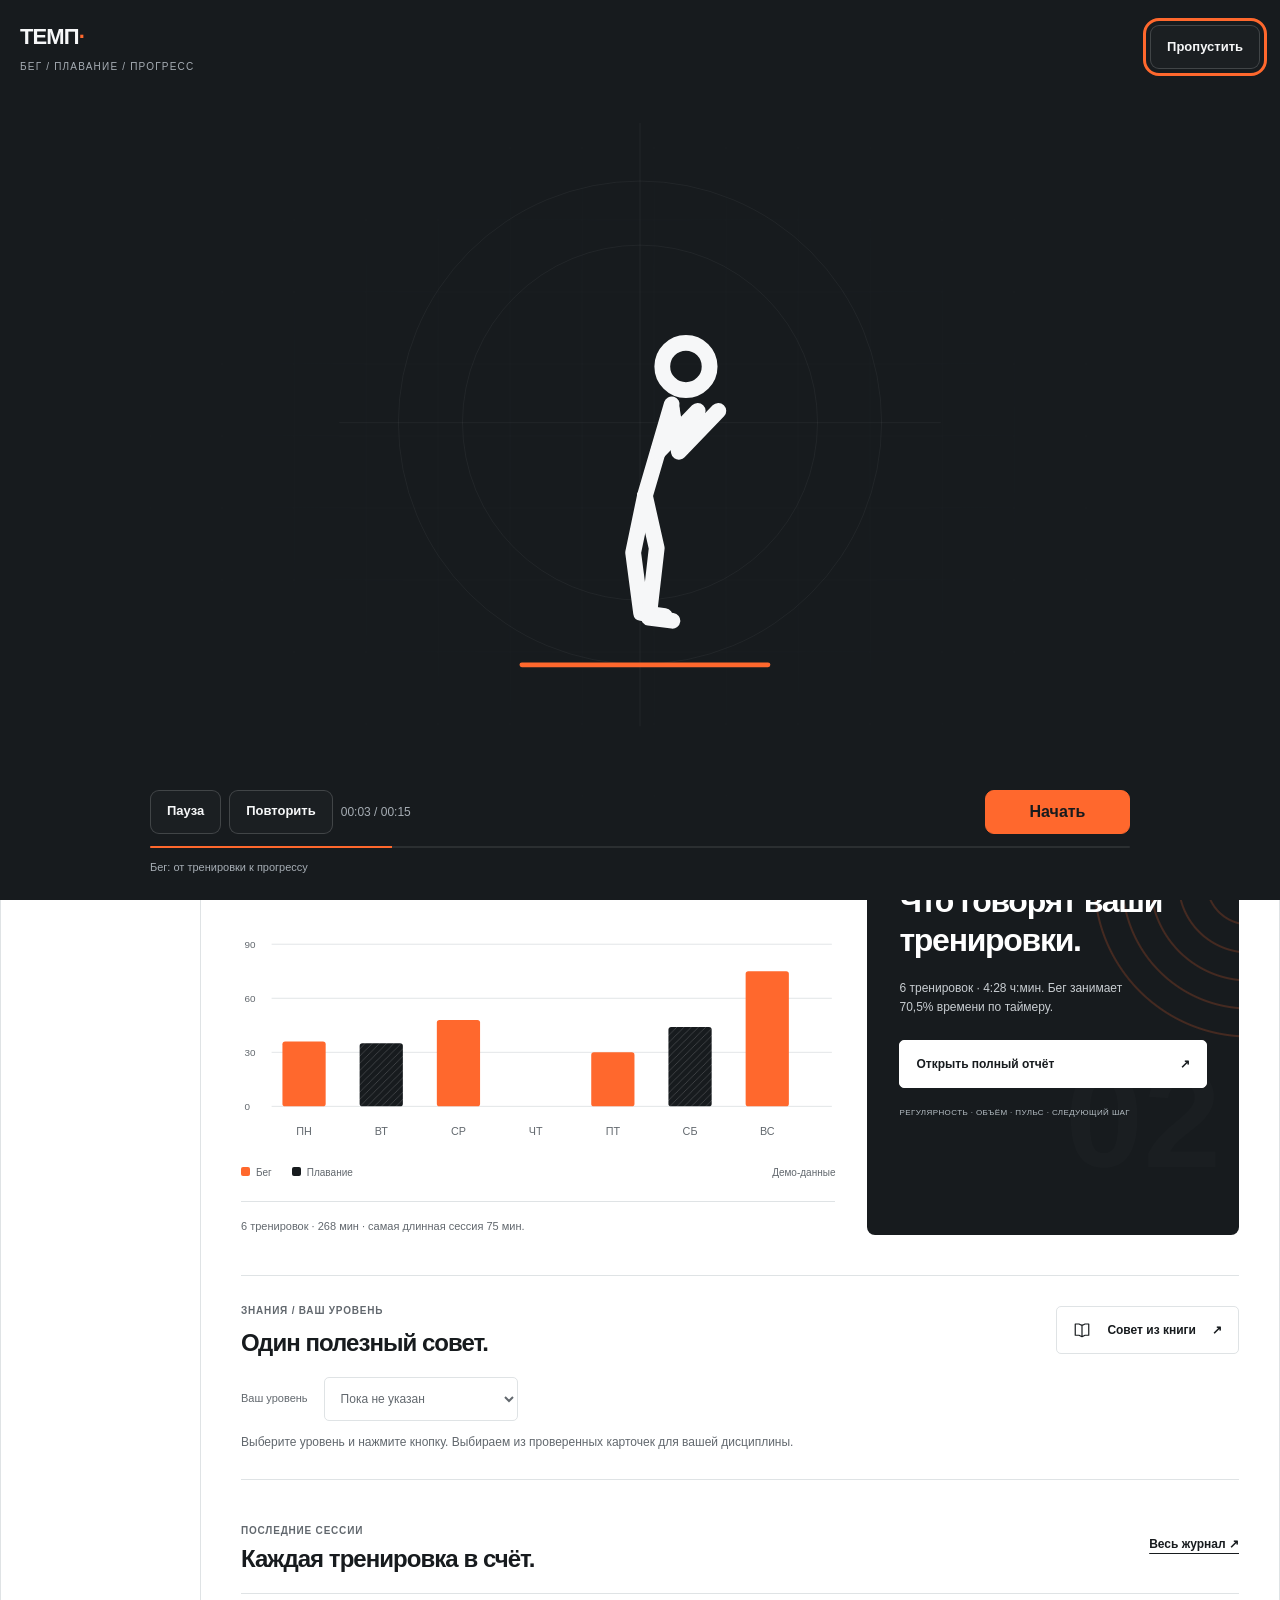
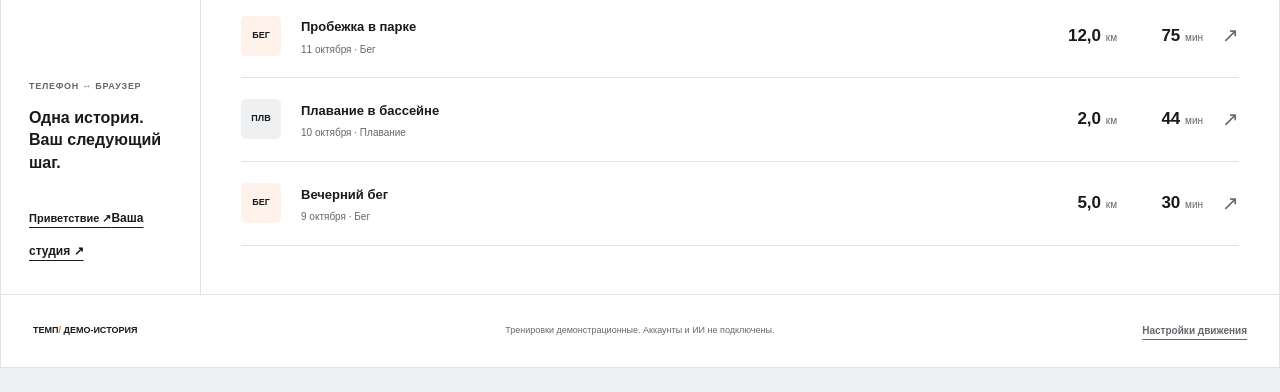
==== commit ef54e7fb: "Add source-backed running roadmap and verified Garmin VO2 estimates" ====
--- a/index.html
+++ b/index.html
@@ -1,6 +1,6 @@
 <!doctype html>
 <html lang="ru">
-<head><meta charset="utf-8"><meta name="viewport" content="width=device-width,initial-scale=1,viewport-fit=cover"><meta name="theme-color" content="#171b1e"><title>ТЕМП — кабинет спортсмена</title><link rel="stylesheet" href="ui/app.css?v=2ba4e5cd6f55"><link rel="stylesheet" href="ui/welcome-motion.css?v=0fadc5ecd046"><link rel="stylesheet" href="ui/onboarding.css?v=0155b54e5bb0"><link rel="stylesheet" href="ui/insights.css?v=0d85f874542e"><link rel="stylesheet" href="ui/books.css?v=f27729a24248"><link rel="stylesheet" href="ui/public.css?v=3dda8a8dc621"><script src="ui/deployment.js?v=aac4edab0434"></script></head>
+<head><meta charset="utf-8"><meta name="viewport" content="width=device-width,initial-scale=1,viewport-fit=cover"><meta name="theme-color" content="#171b1e"><title>ТЕМП — кабинет спортсмена</title><link rel="stylesheet" href="ui/app.css?v=2ba4e5cd6f55"><link rel="stylesheet" href="ui/welcome-motion.css?v=0fadc5ecd046"><link rel="stylesheet" href="ui/onboarding.css?v=0155b54e5bb0"><link rel="stylesheet" href="ui/insights.css?v=0d85f874542e"><link rel="stylesheet" href="ui/books.css?v=f27729a24248"><link rel="stylesheet" href="ui/run-roadmap.css?v=b4f2196bdb6f"><link rel="stylesheet" href="ui/public.css?v=3dda8a8dc621"><script src="ui/deployment.js?v=aac4edab0434"></script></head>
 <body>
 <a class="skip-link" href="#main">Перейти к содержимому</a>
 <div class="reviewbar"><span><b>ТЕМП</b> / Предпросмотр</span><div class="device-controls" aria-label="Предпросмотр компоновки"><button id="mode-desktop" aria-pressed="true">Авто</button><button id="mode-phone" aria-pressed="false">Телефон</button></div><a href="studio.html">Студия ↗</a></div>
@@ -25,5 +25,5 @@
 <div class="toast-stack" id="toast-stack" aria-label="Уведомления"></div>
 <dialog class="detail-dialog" id="detail-dialog" aria-labelledby="dialog-title"><div class="dialog-heading"><div><span class="eyebrow" id="dialog-eyebrow">Подробнее</span><h2 id="dialog-title"></h2></div><button class="icon-button" id="dialog-close" aria-label="Закрыть"><span data-icon="close"></span></button></div><div id="dialog-content"></div></dialog>
 <noscript><p class="noscript">Для фильтров и анимации включите JavaScript. <a href="about.html#product">Архитектура текстом.</a></p></noscript>
-<script src="https://telegram.org/js/telegram-web-app.js"></script><script src="ui/data.js?v=31c50bb7b027"></script><script src="ui/icons.js?v=7a89caa02d4d"></script><script src="ui/motion.js?v=f30c9ba47d99"></script><script src="ui/insights.js?v=78fa5adcd137"></script><script src="ui/report.js?v=b8d759dd430e"></script><script src="ui/views.js?v=89e0e78bda5b"></script><script src="ui/forms.js?v=fc50325f8038"></script><script src="ui/welcome-motion.js?v=295e2a676d53"></script><script src="ui/tips.js?v=7f81f35e3a37"></script><script src="ui/app.js?v=798514461575"></script><script src="ui/csv-view.js?v=7d31510f65f1"></script><script src="ui/garmin-config.js?v=e6869a946853"></script><script src="ui/garmin.js?v=94e69d5aaae1"></script><script src="ui/books.js?v=e02ebdd4bfe8"></script><script src="ui/onboarding.js?v=eb04763c0552"></script>
+<script src="https://telegram.org/js/telegram-web-app.js"></script><script src="ui/data.js?v=31c50bb7b027"></script><script src="ui/icons.js?v=7a89caa02d4d"></script><script src="ui/motion.js?v=f30c9ba47d99"></script><script src="ui/insights.js?v=4bce48eff5ae"></script><script src="ui/run-roadmap.js?v=835d47d9ba6f"></script><script src="ui/report.js?v=446ee82898f3"></script><script src="ui/views.js?v=89e0e78bda5b"></script><script src="ui/forms.js?v=fc50325f8038"></script><script src="ui/welcome-motion.js?v=295e2a676d53"></script><script src="ui/tips.js?v=7f81f35e3a37"></script><script src="ui/app.js?v=798514461575"></script><script src="ui/csv-view.js?v=7d31510f65f1"></script><script src="ui/garmin-config.js?v=e6869a946853"></script><script src="ui/garmin.js?v=94e69d5aaae1"></script><script src="ui/books.js?v=e02ebdd4bfe8"></script><script src="ui/onboarding.js?v=eb04763c0552"></script>
 </body></html>
--- a/ui/run-roadmap.css
+++ b/ui/run-roadmap.css
@@ -0,0 +1,68 @@
+.report-layout>.report{min-width:0}
+.run-roadmap{margin:30px 0;border:1px solid #c7cec2;border-radius:18px;background:#f4f6ef;color:#263125;overflow:hidden;max-width:100%;min-width:0}
+.run-roadmap[open]>.roadmap-summary>span,.run-roadmap>.roadmap-summary>span{transform:none}
+.roadmap-summary{list-style:none;cursor:pointer;padding:25px;display:flex;justify-content:space-between;gap:16px;align-items:center;background:#e8eddf}
+.roadmap-summary::-webkit-details-marker{display:none}
+.roadmap-summary .eyebrow{display:block;margin-bottom:8px;color:#4f6146}
+.roadmap-title{display:block;font-size:clamp(22px,2.3vw,32px);font-weight:750;letter-spacing:-.045em;line-height:1.15}
+.roadmap-subtitle{display:block;margin-top:9px;font-size:12px;color:#53624f}
+.roadmap-disclose{flex-shrink:0;font-size:11px;border:1px solid #acb8a0;border-radius:30px;padding:10px 13px}
+.run-roadmap[open] .roadmap-disclose{font-size:0}
+.run-roadmap[open] .roadmap-disclose::after{content:'Свернуть ↑';font-size:11px}
+.roadmap-body{padding:25px}
+.roadmap-lede{font-size:15px;line-height:1.6;max-width:65ch;margin:0 0 22px}
+.roadmap-metrics{display:grid;grid-template-columns:repeat(3,minmax(0,1fr));gap:10px}
+.roadmap-metric{padding:17px 14px;background:#fff;border:1px solid #d6ddcf;border-radius:12px;display:flex;flex-direction:column;min-width:0}
+.roadmap-metric .eyebrow{font-size:9px;letter-spacing:.08em;line-height:1.6;min-height:30px;color:#5b6c51}
+.roadmap-value{font-size:clamp(19px,2.1vw,29px);letter-spacing:-.05em;line-height:1.2;margin:9px 0}
+.roadmap-metric[data-metric=vo2] .roadmap-value{font-size:39px;color:#294723}
+.roadmap-unit{font-size:10px;line-height:1.5;min-height:30px;color:#596455}
+.roadmap-status{font-size:10px;font-weight:650;line-height:1.6;border-top:1px solid #e1e5db;padding-top:10px;margin:10px 0}
+.roadmap-metric>p:not(.eyebrow):not(.roadmap-status){font-size:11px;line-height:1.65;margin:0 0 15px}
+.roadmap-metric .text-button{font-size:10px;margin-top:auto;text-align:left;min-height:44px;color:#334e2b}
+.roadmap-context,.roadmap-caption{font-size:11px;line-height:1.75;color:#5c6856;margin:16px 0}
+.roadmap-modes{display:flex;flex-wrap:wrap;gap:6px;border-top:1px solid #d6ddcf;padding-top:23px;margin:23px 0 16px}
+.roadmap-mode{font:inherit;font-size:12px;cursor:pointer;padding:11px 16px;min-height:44px;border-radius:24px;border:1px solid #b5c1aa;background:transparent;color:#334e2b}
+.roadmap-mode[aria-pressed=true]{background:#283d25;color:#fff;border-color:#283d25}
+.roadmap-phase-nav{display:grid;grid-template-columns:repeat(4,minmax(0,1fr));gap:5px;margin-bottom:18px}
+.roadmap-phase{font:inherit;font-size:10px;text-align:left;min-height:65px;line-height:1.7;border:1px solid #cad3c1;background:#fff;border-radius:9px;padding:11px;cursor:pointer;color:#475642}
+.roadmap-phase[aria-pressed=true]{border-color:#617b4e;box-shadow:inset 0 -3px #617b4e;color:#243b20;font-weight:700;background:#edf2e5}
+.roadmap-detail{border:1px solid #d4ddcd;border-radius:12px;background:#fff;padding:22px}
+.roadmap-detail>.eyebrow{font-size:10px;color:#697b5c}
+.roadmap-detail h4,.roadmap-forecast h4{font-size:23px;line-height:1.25;letter-spacing:-.04em;margin:10px 0}
+.roadmap-goal{font-size:13px;line-height:1.65;margin:10px 0 20px}
+.roadmap-detail section{margin-top:18px}
+.roadmap-detail h5{font-size:10px;text-transform:uppercase;letter-spacing:.09em;color:#596c4e;margin:0 0 7px}
+.roadmap-detail section p{font-size:12px;line-height:1.85;margin:0}
+.roadmap-detail .text-button{font-size:11px;min-height:44px;margin-top:16px;text-align:left;color:#334e2b}
+.roadmap-rule{font-size:11px;line-height:1.8;border-left:3px solid #7e936b;padding:4px 0 4px 14px;margin:23px 0;color:#4f6045}
+.roadmap-table-scroll{width:100%;max-width:100%;min-width:0;overflow:auto;margin:0 0 18px;border:1px solid #c8d2be;border-radius:10px;background:white;overscroll-behavior-x:contain}
+.roadmap-table{min-width:730px;width:100%;border-collapse:collapse;table-layout:fixed;font-size:9px;text-align:center}
+.roadmap-table th,.roadmap-table td{border:1px solid #e0e6d9;padding:10px 5px;line-height:1.5}
+.roadmap-table th:first-child{width:100px;text-align:left;padding-left:12px;background:#f0f3eb}
+.roadmap-week{font:inherit;font-weight:700;font-size:12px;min-width:44px;min-height:44px;background:#f0f3eb;border:1px solid transparent;border-radius:50%;cursor:pointer;color:#475642}
+.roadmap-week[aria-pressed=true]{background:#304929;color:white}
+.roadmap-cell-accent{background:#e1ead1;color:#294522;font-weight:750}
+.roadmap-cell-easy{background:#edf4f2;color:#4e6a64}
+.roadmap-table .roadmap-selected{box-shadow:inset 2px 0 #6b8556,inset -2px 0 #6b8556}
+.roadmap-forecast{margin-top:28px;border-top:1px solid #cbd4c2;padding-top:24px}
+.roadmap-forecast>p:not(.eyebrow){font-size:12px;line-height:1.8}
+.roadmap-race-form{display:grid;grid-template-columns:1fr 1fr;gap:14px;margin:20px 0}
+.roadmap-field{display:flex;flex-direction:column;gap:7px;font-size:11px;font-weight:650;min-width:0}
+.roadmap-field:first-child{grid-column:1/-1}
+.roadmap-field input,.roadmap-field select{min-width:0;width:100%;max-width:100%;min-height:44px;background:#fff;color:#263125;border:1px solid #b7c5ac;border-radius:7px;padding:10px;font:inherit;font-size:12px;box-sizing:border-box}
+.roadmap-confirm{grid-column:1/-1;display:flex;align-items:flex-start;gap:10px;font-size:11px;line-height:1.8;cursor:pointer}
+.roadmap-confirm input{margin-top:3px;min-width:20px;min-height:20px;accent-color:#3a5b2b}
+.roadmap-race-form>.button{justify-self:start;grid-column:1/-1;min-height:44px}
+.roadmap-race-output{border-radius:10px;background:#e7eddf;padding:18px;font-size:12px;line-height:1.8}
+.roadmap-race-output p{margin:6px 0}
+.roadmap-race-output.has-result{background:#dce8d0;border:1px solid #b9cda8}
+.roadmap-race-time{display:block;font-size:54px;letter-spacing:-.06em;line-height:1.2;font-variant-numeric:tabular-nums}
+.roadmap-forecast>.text-button{font-size:11px;min-height:44px;text-align:left;color:#334e2b}
+.roadmap-summary:focus-visible,.run-roadmap button:focus-visible,.roadmap-table-scroll:focus-visible,.roadmap-field input:focus-visible,.roadmap-field select:focus-visible{outline:3px solid #638a46;outline-offset:3px}
+.run-roadmap[open]>.roadmap-body{animation:roadmap-enter 180ms ease-out both}
+@keyframes roadmap-enter{from{opacity:.3;transform:translateY(6px)}to{opacity:1;transform:none}}
+.motion-off .roadmap-body{animation:none!important}
+@media(prefers-reduced-motion:reduce){.run-roadmap[open]>.roadmap-body{animation:none}}
+@media(max-width:1050px){.roadmap-metrics{grid-template-columns:1fr}.roadmap-metric{display:block}.roadmap-metric .eyebrow,.roadmap-unit{min-height:0}.roadmap-value{display:block}.roadmap-phase-nav{grid-template-columns:1fr 1fr}}
+@media(max-width:600px){.roadmap-summary{padding:19px 15px;gap:8px}.roadmap-title{font-size:24px}.roadmap-disclose{padding:8px;font-size:9px}.run-roadmap[open] .roadmap-disclose::after{font-size:9px}.roadmap-body{padding:16px 12px}.roadmap-detail{padding:17px 13px}.roadmap-race-form{grid-template-columns:1fr}.roadmap-mode{font-size:11px;padding:10px 12px}.roadmap-table th:first-child{position:sticky;left:0;z-index:1}.roadmap-race-time{font-size:45px}}
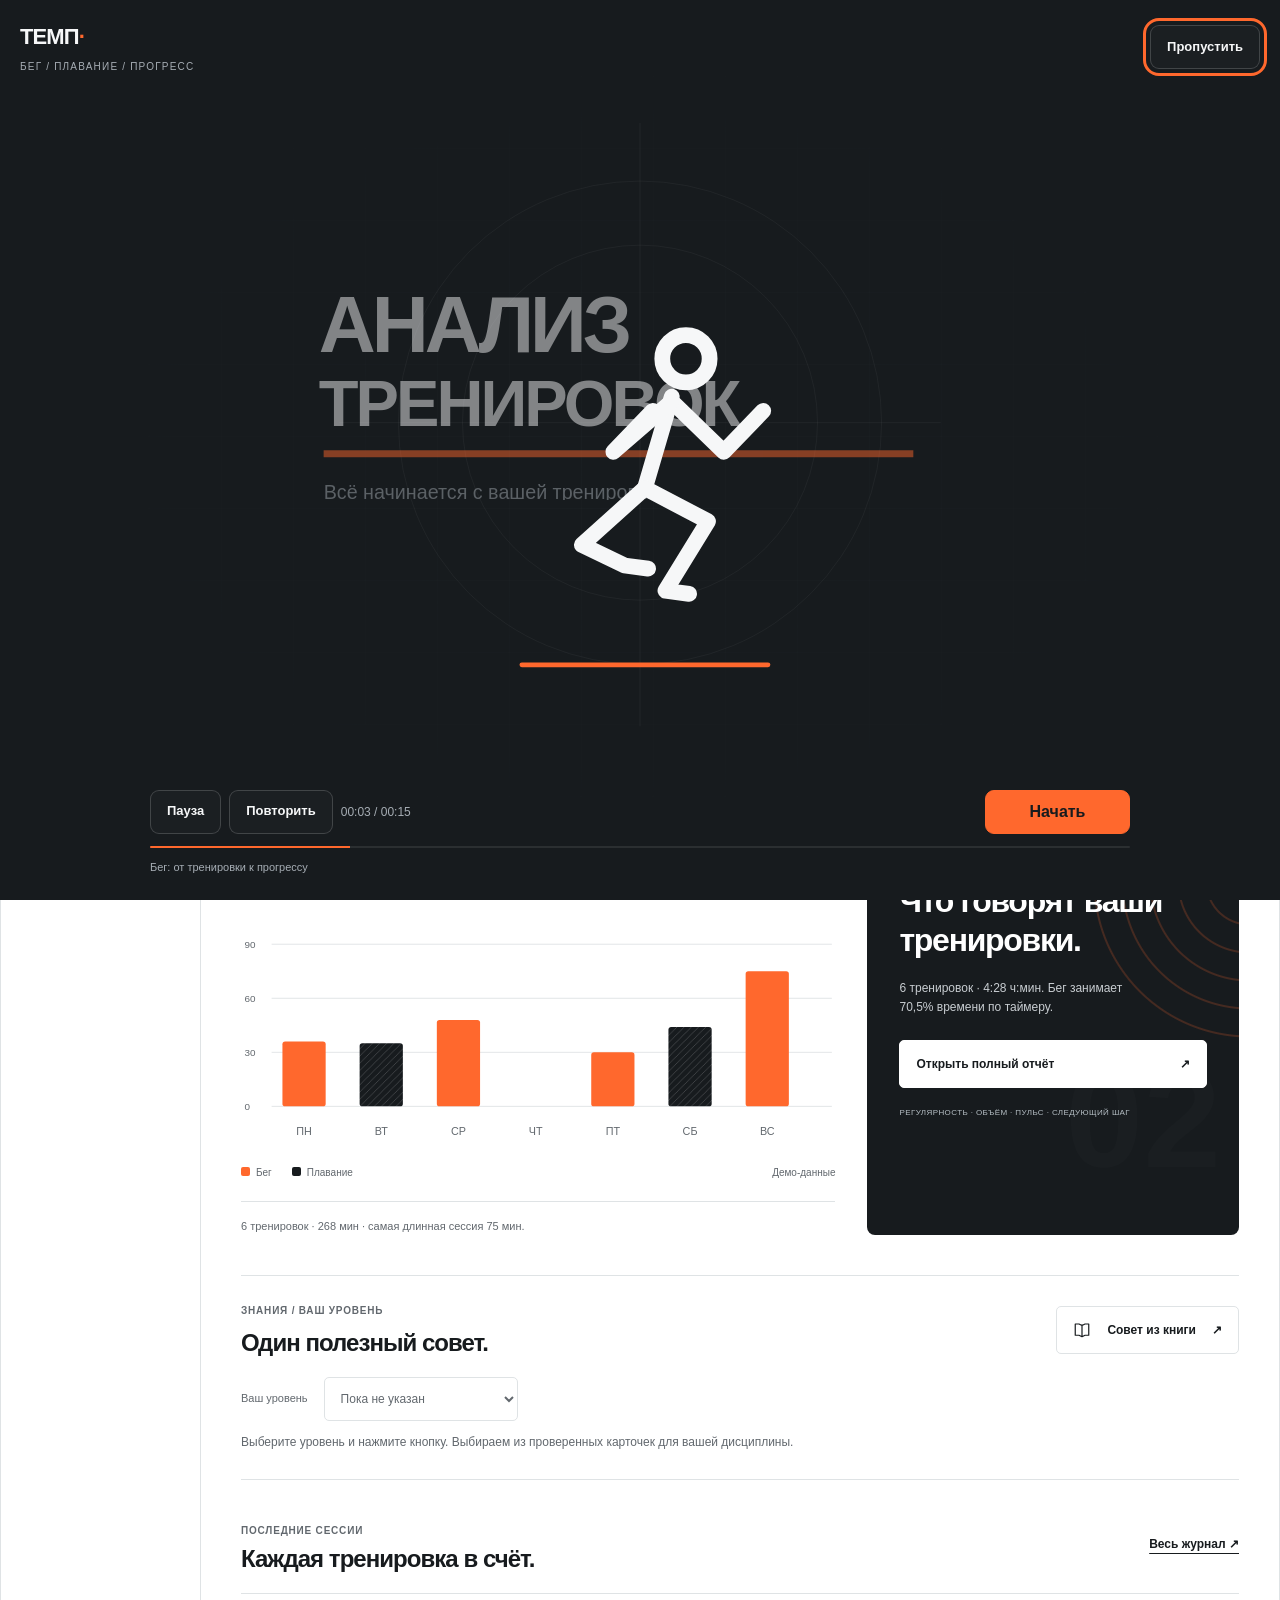
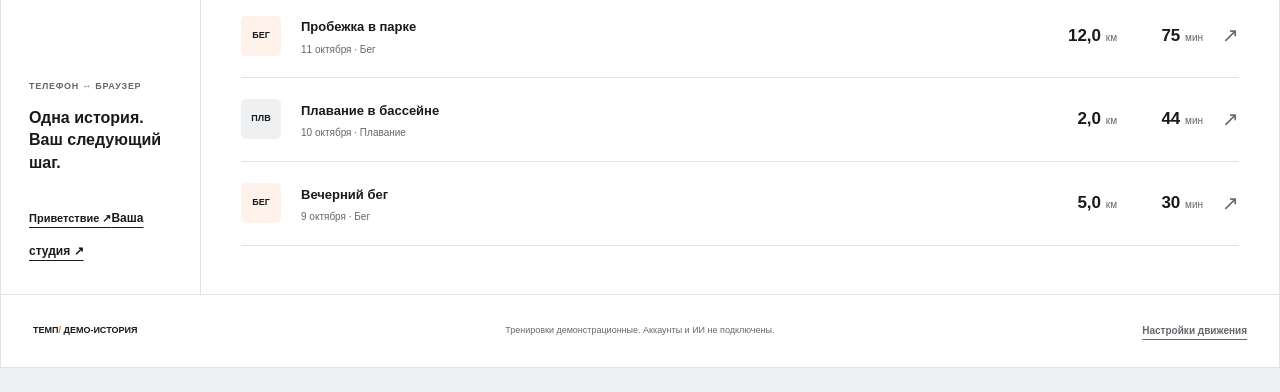
==== commit e8b7bc56: "Add source-backed running roadmap and verified Garmin VO2 estimates" ====
--- a/index.html
+++ b/index.html
@@ -1,6 +1,6 @@
 <!doctype html>
 <html lang="ru">
-<head><meta charset="utf-8"><meta name="viewport" content="width=device-width,initial-scale=1,viewport-fit=cover"><meta name="theme-color" content="#171b1e"><title>ТЕМП — кабинет спортсмена</title><link rel="stylesheet" href="ui/app.css?v=2ba4e5cd6f55"><link rel="stylesheet" href="ui/welcome-motion.css?v=0fadc5ecd046"><link rel="stylesheet" href="ui/onboarding.css?v=0155b54e5bb0"><link rel="stylesheet" href="ui/insights.css?v=0d85f874542e"><link rel="stylesheet" href="ui/books.css?v=f27729a24248"><link rel="stylesheet" href="ui/run-roadmap.css?v=b4f2196bdb6f"><link rel="stylesheet" href="ui/public.css?v=3dda8a8dc621"><script src="ui/deployment.js?v=aac4edab0434"></script></head>
+<head><meta charset="utf-8"><meta name="viewport" content="width=device-width,initial-scale=1,viewport-fit=cover"><meta name="theme-color" content="#171b1e"><title>ТЕМП — кабинет спортсмена</title><link rel="stylesheet" href="ui/app.css?v=2ba4e5cd6f55"><link rel="stylesheet" href="ui/welcome-motion.css?v=0fadc5ecd046"><link rel="stylesheet" href="ui/onboarding.css?v=0155b54e5bb0"><link rel="stylesheet" href="ui/insights.css?v=0d85f874542e"><link rel="stylesheet" href="ui/books.css?v=f27729a24248"><link rel="stylesheet" href="ui/run-roadmap.css?v=992cb2ee4c1f"><link rel="stylesheet" href="ui/public.css?v=3dda8a8dc621"><script src="ui/deployment.js?v=aac4edab0434"></script></head>
 <body>
 <a class="skip-link" href="#main">Перейти к содержимому</a>
 <div class="reviewbar"><span><b>ТЕМП</b> / Предпросмотр</span><div class="device-controls" aria-label="Предпросмотр компоновки"><button id="mode-desktop" aria-pressed="true">Авто</button><button id="mode-phone" aria-pressed="false">Телефон</button></div><a href="studio.html">Студия ↗</a></div>
--- a/ui/run-roadmap.css
+++ b/ui/run-roadmap.css
@@ -37,9 +37,9 @@
 .roadmap-detail .text-button{font-size:11px;min-height:44px;margin-top:16px;text-align:left;color:#334e2b}
 .roadmap-rule{font-size:11px;line-height:1.8;border-left:3px solid #7e936b;padding:4px 0 4px 14px;margin:23px 0;color:#4f6045}
 .roadmap-table-scroll{width:100%;max-width:100%;min-width:0;overflow:auto;margin:0 0 18px;border:1px solid #c8d2be;border-radius:10px;background:white;overscroll-behavior-x:contain}
-.roadmap-table{min-width:730px;width:100%;border-collapse:collapse;table-layout:fixed;font-size:9px;text-align:center}
+.roadmap-table{min-width:600px;width:100%;border-collapse:collapse;table-layout:fixed;font-size:9px;text-align:center}
 .roadmap-table th,.roadmap-table td{border:1px solid #e0e6d9;padding:10px 5px;line-height:1.5}
-.roadmap-table th:first-child{width:100px;text-align:left;padding-left:12px;background:#f0f3eb}
+.roadmap-table th:first-child{width:100px;text-align:left;padding-left:12px;background:#f0f3eb;position:sticky;left:0;z-index:1}
 .roadmap-week{font:inherit;font-weight:700;font-size:12px;min-width:44px;min-height:44px;background:#f0f3eb;border:1px solid transparent;border-radius:50%;cursor:pointer;color:#475642}
 .roadmap-week[aria-pressed=true]{background:#304929;color:white}
 .roadmap-cell-accent{background:#e1ead1;color:#294522;font-weight:750}
